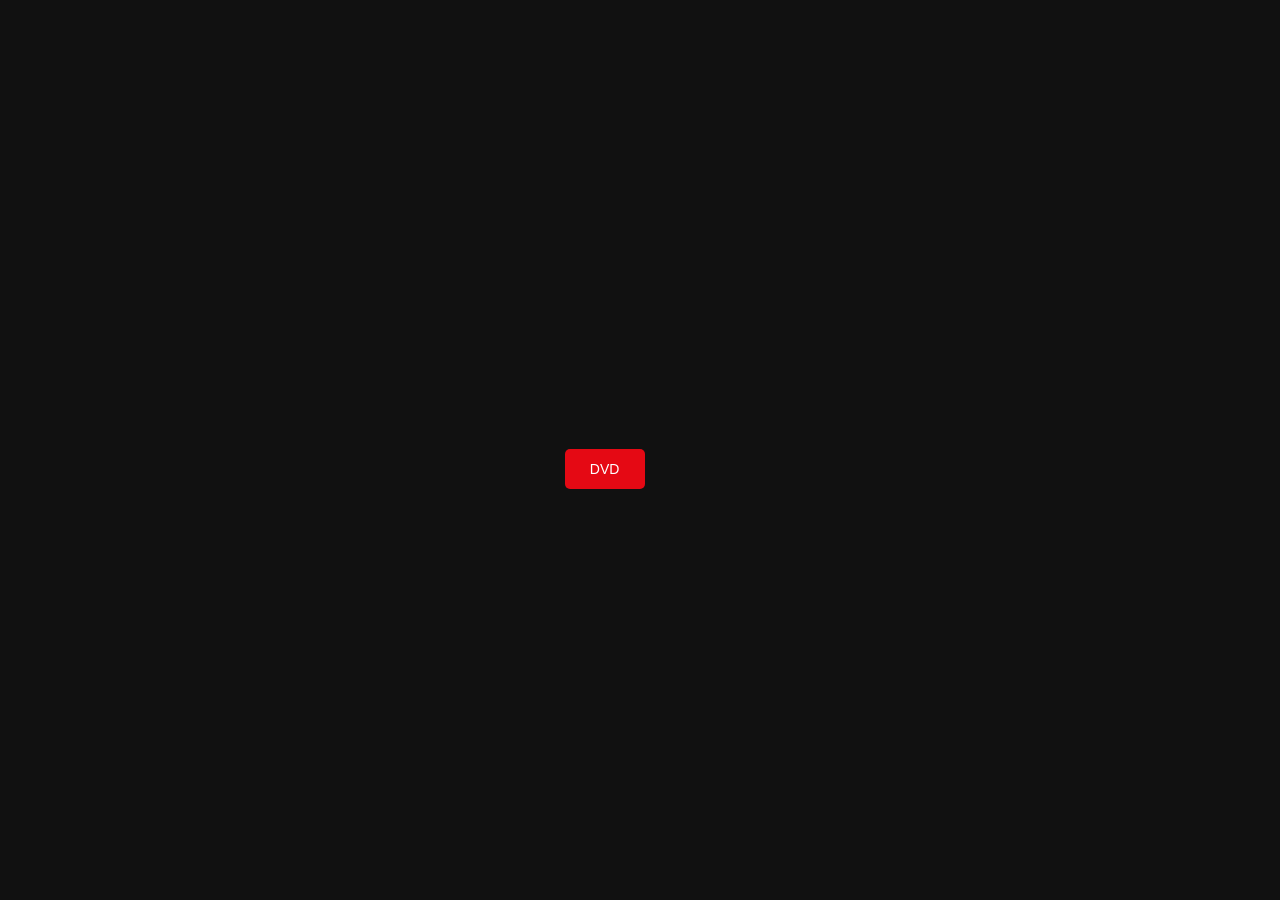
==== index.html @ cdba8953 "Update index.html" ====
<!DOCTYPE html>
<html lang="en">
<head>
    <meta charset="UTF-8">
    <meta name="viewport" content="width=device-width, initial-scale=1.0">
    <title>Floating DVD Logo</title>

    <style>
        body {
            margin: 0;
            overflow: hidden;
            background-color: #111;
            display: flex;
            align-items: center;
            justify-content: center;
            height: 100vh;
        }

        #dvd-logo {
            position: absolute;
            width: 80px;
            height: 40px;
            background-color: #e50914;
            border-radius: 5px;
            display: flex;
            align-items: center;
            justify-content: center;
            font-family: Arial, sans-serif;
            color: white;
            font-size: 14px;
            cursor: pointer;
            user-select: none;
        }
    </style>
</head>
<body>

    <div id="dvd-logo">DVD</div>

    <script>
        const dvdLogo = document.getElementById('dvd-logo');

        // Initial position and speed
        let x = Math.random() * (window.innerWidth - dvdLogo.clientWidth);
        let y = Math.random() * (window.innerHeight - dvdLogo.clientHeight);
        let speedX = (Math.random() > 0.1 ? 1 : -1) * (2 + Math.random() * 2);
        let speedY = (Math.random() > 0.1 ? 1 : -1) * (2 + Math.random() * 2);

        function moveDVDLogo() {
            x += speedX;
            y += speedY;

            // Bounce off the horizontal walls
            if (x + dvdLogo.clientWidth > window.innerWidth || x < 0) {
                speedX = -speedX;
            }

            // Bounce off the vertical walls
            if (y + dvdLogo.clientHeight > window.innerHeight || y < 0) {
                speedY = -speedY;
            }

            // Update the position
            dvdLogo.style.left = `${x}px`;
            dvdLogo.style.top = `${y}px`;

            // Request the next animation frame
            requestAnimationFrame(moveDVDLogo);
        }

        // Start the animation
        moveDVDLogo();

        // Optional: Add a click event to stop the animation
        dvdLogo.addEventListener('click', () => {
            cancelAnimationFrame(moveDVDLogo);
        });
    </script>

</body>
</html>
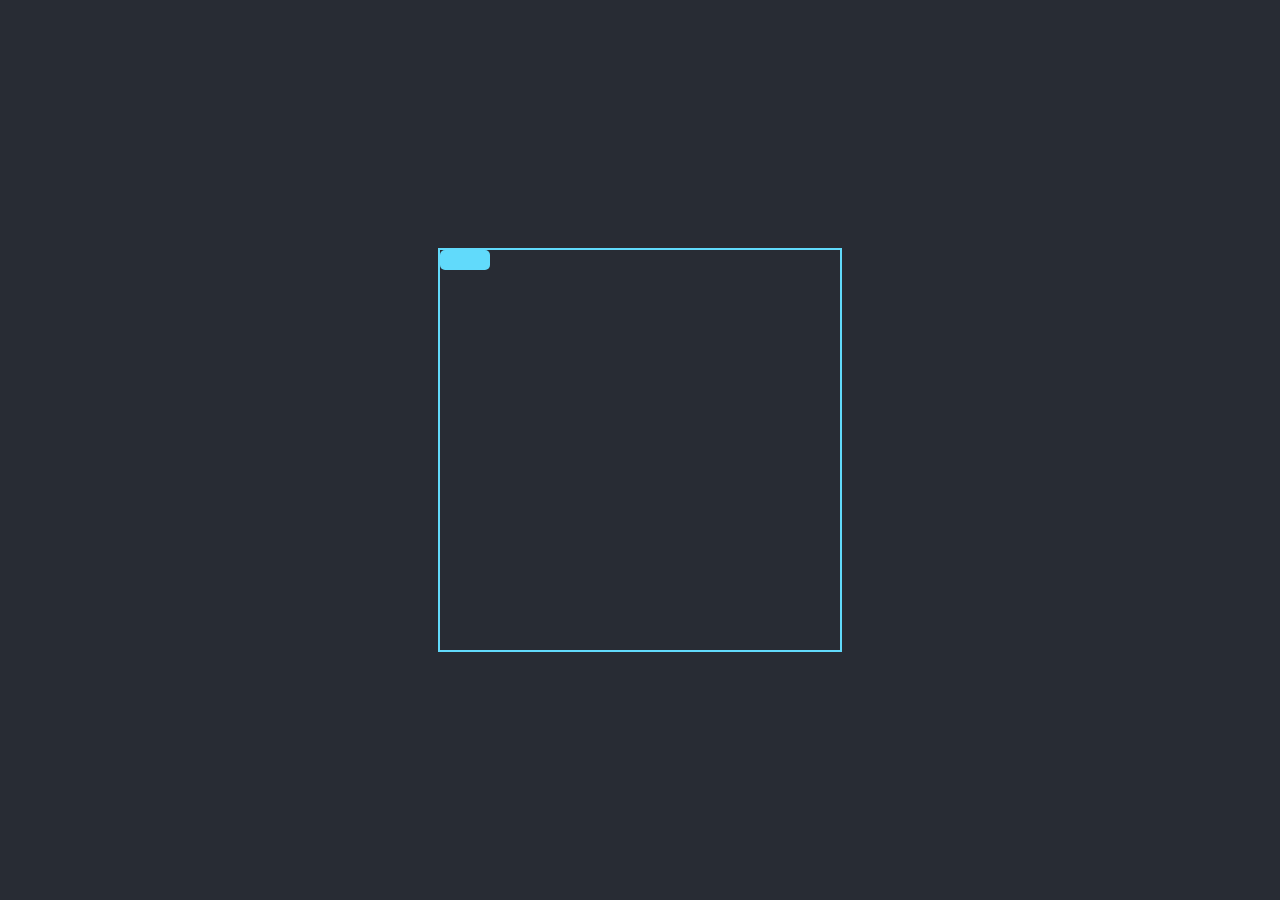
==== commit 4ff57de3: "Update index.html" ====
--- a/index.html
+++ b/index.html
@@ -3,78 +3,127 @@
 <head>
     <meta charset="UTF-8">
     <meta name="viewport" content="width=device-width, initial-scale=1.0">
-    <title>Floating DVD Logo</title>
+    <title>Arkanoid Game</title>
 
     <style>
         body {
             margin: 0;
-            overflow: hidden;
-            background-color: #111;
             display: flex;
             align-items: center;
             justify-content: center;
             height: 100vh;
+            background-color: #282c34;
         }
 
-        #dvd-logo {
+        .game-container {
+            position: relative;
+            width: 400px;
+            height: 400px;
+            border: 2px solid #61dafb;
+            overflow: hidden;
+        }
+
+        .ball, .paddle, .brick {
             position: absolute;
-            width: 80px;
-            height: 40px;
+            background-color: #61dafb;
+            width: 50px;
+            height: 20px;
+            border-radius: 5px;
+        }
+
+        .ball {
+            width: 20px;
+            height: 20px;
             background-color: #e50914;
-            border-radius: 5px;
+        }
+
+        .brick-row {
             display: flex;
-            align-items: center;
-            justify-content: center;
-            font-family: Arial, sans-serif;
-            color: white;
-            font-size: 14px;
-            cursor: pointer;
-            user-select: none;
+            flex-wrap: wrap;
+        }
+
+        .brick {
+            margin: 5px;
         }
     </style>
 </head>
 <body>
 
-    <div id="dvd-logo">DVD</div>
+    <div class="game-container">
+        <div class="ball"></div>
+        <div class="paddle"></div>
+        <div class="brick-row">
+            <!-- Add multiple brick elements here -->
+        </div>
+    </div>
 
     <script>
-        const dvdLogo = document.getElementById('dvd-logo');
+        const ball = document.querySelector('.ball');
+        const paddle = document.querySelector('.paddle');
+        const bricks = document.querySelectorAll('.brick');
+        const gameContainer = document.querySelector('.game-container');
 
-        // Initial position and speed
-        let x = Math.random() * (window.innerWidth - dvdLogo.clientWidth);
-        let y = Math.random() * (window.innerHeight - dvdLogo.clientHeight);
-        let speedX = (Math.random() > 0.1 ? 1 : -1) * (2 + Math.random() * 2);
-        let speedY = (Math.random() > 0.1 ? 1 : -1) * (2 + Math.random() * 2);
+        let ballX = 200;
+        let ballY = 300;
+        let ballSpeedX = 5;
+        let ballSpeedY = 5;
 
-        function moveDVDLogo() {
-            x += speedX;
-            y += speedY;
+        function update() {
+            ballX += ballSpeedX;
+            ballY += ballSpeedY;
 
-            // Bounce off the horizontal walls
-            if (x + dvdLogo.clientWidth > window.innerWidth || x < 0) {
-                speedX = -speedX;
+            // Ball bouncing off walls
+            if (ballX > gameContainer.clientWidth - ball.clientWidth || ballX < 0) {
+                ballSpeedX = -ballSpeedX;
+            }
+            if (ballY < 0) {
+                ballSpeedY = -ballSpeedY;
             }
 
-            // Bounce off the vertical walls
-            if (y + dvdLogo.clientHeight > window.innerHeight || y < 0) {
-                speedY = -speedY;
+            // Ball hitting the paddle
+            if (
+                ballY + ball.clientHeight > paddle.offsetTop &&
+                ballX + ball.clientWidth > paddle.offsetLeft &&
+                ballX < paddle.offsetLeft + paddle.clientWidth
+            ) {
+                ballSpeedY = -ballSpeedY;
             }
 
-            // Update the position
-            dvdLogo.style.left = `${x}px`;
-            dvdLogo.style.top = `${y}px`;
+            // Ball hitting the bricks
+            bricks.forEach((brick) => {
+                if (
+                    ballY < brick.offsetTop + brick.clientHeight &&
+                    ballY + ball.clientHeight > brick.offsetTop &&
+                    ballX + ball.clientWidth > brick.offsetLeft &&
+                    ballX < brick.offsetLeft + brick.clientWidth
+                ) {
+                    ballSpeedY = -ballSpeedY;
+                    brick.style.display = 'none'; // Remove the brick
+                }
+            });
 
-            // Request the next animation frame
-            requestAnimationFrame(moveDVDLogo);
+            // Game over if the ball goes below the paddle
+            if (ballY > gameContainer.clientHeight) {
+                alert('Game Over!');
+                document.location.reload();
+            }
+
+            // Move the ball
+            ball.style.left = ballX + 'px';
+            ball.style.top = ballY + 'px';
+
+            requestAnimationFrame(update);
         }
 
-        // Start the animation
-        moveDVDLogo();
+        document.addEventListener('keydown', (event) => {
+            if (event.key === 'ArrowLeft' && paddle.offsetLeft > 0) {
+                paddle.style.left = paddle.offsetLeft - 10 + 'px';
+            } else if (event.key === 'ArrowRight' && paddle.offsetLeft < gameContainer.clientWidth - paddle.clientWidth) {
+                paddle.style.left = paddle.offsetLeft + 10 + 'px';
+            }
+        });
 
-        // Optional: Add a click event to stop the animation
-        dvdLogo.addEventListener('click', () => {
-            cancelAnimationFrame(moveDVDLogo);
-        });
+        update();
     </script>
 
 </body>
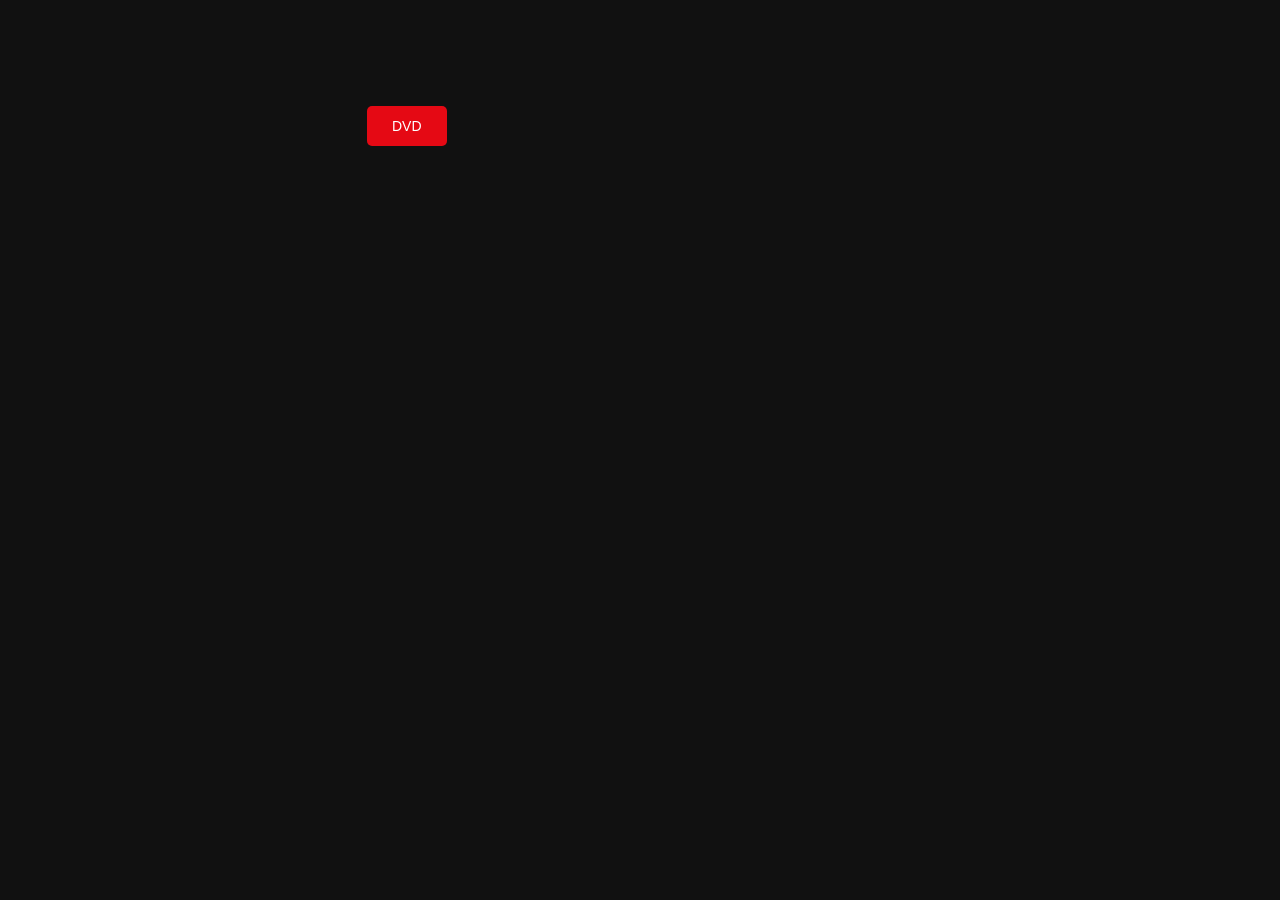
==== commit cd2a32f0: "Update index.html" ====
--- a/index.html
+++ b/index.html
@@ -3,127 +3,78 @@
 <head>
     <meta charset="UTF-8">
     <meta name="viewport" content="width=device-width, initial-scale=1.0">
-    <title>Arkanoid Game</title>
+    <title>Floating DVD Logo</title>
 
     <style>
         body {
             margin: 0;
+            overflow: hidden;
+            background-color: #111;
             display: flex;
             align-items: center;
             justify-content: center;
             height: 100vh;
-            background-color: #282c34;
         }
 
-        .game-container {
-            position: relative;
-            width: 400px;
-            height: 400px;
-            border: 2px solid #61dafb;
-            overflow: hidden;
-        }
-
-        .ball, .paddle, .brick {
+        #dvd-logo {
             position: absolute;
-            background-color: #61dafb;
-            width: 50px;
-            height: 20px;
+            width: 80px;
+            height: 40px;
+            background-color: #e50914;
             border-radius: 5px;
-        }
-
-        .ball {
-            width: 20px;
-            height: 20px;
-            background-color: #e50914;
-        }
-
-        .brick-row {
             display: flex;
-            flex-wrap: wrap;
-        }
-
-        .brick {
-            margin: 5px;
+            align-items: center;
+            justify-content: center;
+            font-family: Arial, sans-serif;
+            color: white;
+            font-size: 14px;
+            cursor: pointer;
+            user-select: none;
         }
     </style>
 </head>
 <body>
 
-    <div class="game-container">
-        <div class="ball"></div>
-        <div class="paddle"></div>
-        <div class="brick-row">
-            <!-- Add multiple brick elements here -->
-        </div>
-    </div>
+    <div id="dvd-logo">DVD</div>
 
     <script>
-        const ball = document.querySelector('.ball');
-        const paddle = document.querySelector('.paddle');
-        const bricks = document.querySelectorAll('.brick');
-        const gameContainer = document.querySelector('.game-container');
+        const dvdLogo = document.getElementById('dvd-logo');
 
-        let ballX = 200;
-        let ballY = 300;
-        let ballSpeedX = 5;
-        let ballSpeedY = 5;
+        // Initial position and speed
+        let x = Math.random() * (window.innerWidth - dvdLogo.clientWidth);
+        let y = Math.random() * (window.innerHeight - dvdLogo.clientHeight);
+        let speedX = (Math.random() > 0.5 ? 1 : -1) * (2 + Math.random() * 2);
+        let speedY = (Math.random() > 0.5 ? 1 : -1) * (2 + Math.random() * 2);
 
-        function update() {
-            ballX += ballSpeedX;
-            ballY += ballSpeedY;
+        function moveDVDLogo() {
+            x += speedX;
+            y += speedY;
 
-            // Ball bouncing off walls
-            if (ballX > gameContainer.clientWidth - ball.clientWidth || ballX < 0) {
-                ballSpeedX = -ballSpeedX;
-            }
-            if (ballY < 0) {
-                ballSpeedY = -ballSpeedY;
+            // Bounce off the horizontal walls
+            if (x + dvdLogo.clientWidth > window.innerWidth || x < 0) {
+                speedX = -speedX;
             }
 
-            // Ball hitting the paddle
-            if (
-                ballY + ball.clientHeight > paddle.offsetTop &&
-                ballX + ball.clientWidth > paddle.offsetLeft &&
-                ballX < paddle.offsetLeft + paddle.clientWidth
-            ) {
-                ballSpeedY = -ballSpeedY;
+            // Bounce off the vertical walls
+            if (y + dvdLogo.clientHeight > window.innerHeight || y < 0) {
+                speedY = -speedY;
             }
 
-            // Ball hitting the bricks
-            bricks.forEach((brick) => {
-                if (
-                    ballY < brick.offsetTop + brick.clientHeight &&
-                    ballY + ball.clientHeight > brick.offsetTop &&
-                    ballX + ball.clientWidth > brick.offsetLeft &&
-                    ballX < brick.offsetLeft + brick.clientWidth
-                ) {
-                    ballSpeedY = -ballSpeedY;
-                    brick.style.display = 'none'; // Remove the brick
-                }
-            });
+            // Update the position
+            dvdLogo.style.left = `${x}px`;
+            dvdLogo.style.top = `${y}px`;
 
-            // Game over if the ball goes below the paddle
-            if (ballY > gameContainer.clientHeight) {
-                alert('Game Over!');
-                document.location.reload();
-            }
-
-            // Move the ball
-            ball.style.left = ballX + 'px';
-            ball.style.top = ballY + 'px';
-
-            requestAnimationFrame(update);
+            // Request the next animation frame
+            requestAnimationFrame(moveDVDLogo);
         }
 
-        document.addEventListener('keydown', (event) => {
-            if (event.key === 'ArrowLeft' && paddle.offsetLeft > 0) {
-                paddle.style.left = paddle.offsetLeft - 10 + 'px';
-            } else if (event.key === 'ArrowRight' && paddle.offsetLeft < gameContainer.clientWidth - paddle.clientWidth) {
-                paddle.style.left = paddle.offsetLeft + 10 + 'px';
-            }
+        // Start the animation
+        moveDVDLogo();
+
+        // Optional: Add a click event to stop the animation
+        dvdLogo.addEventListener('click', () => {
+            cancelAnimationFrame(moveDVDLogo);
         });
-
-        update();
     </script>
 
 </body>
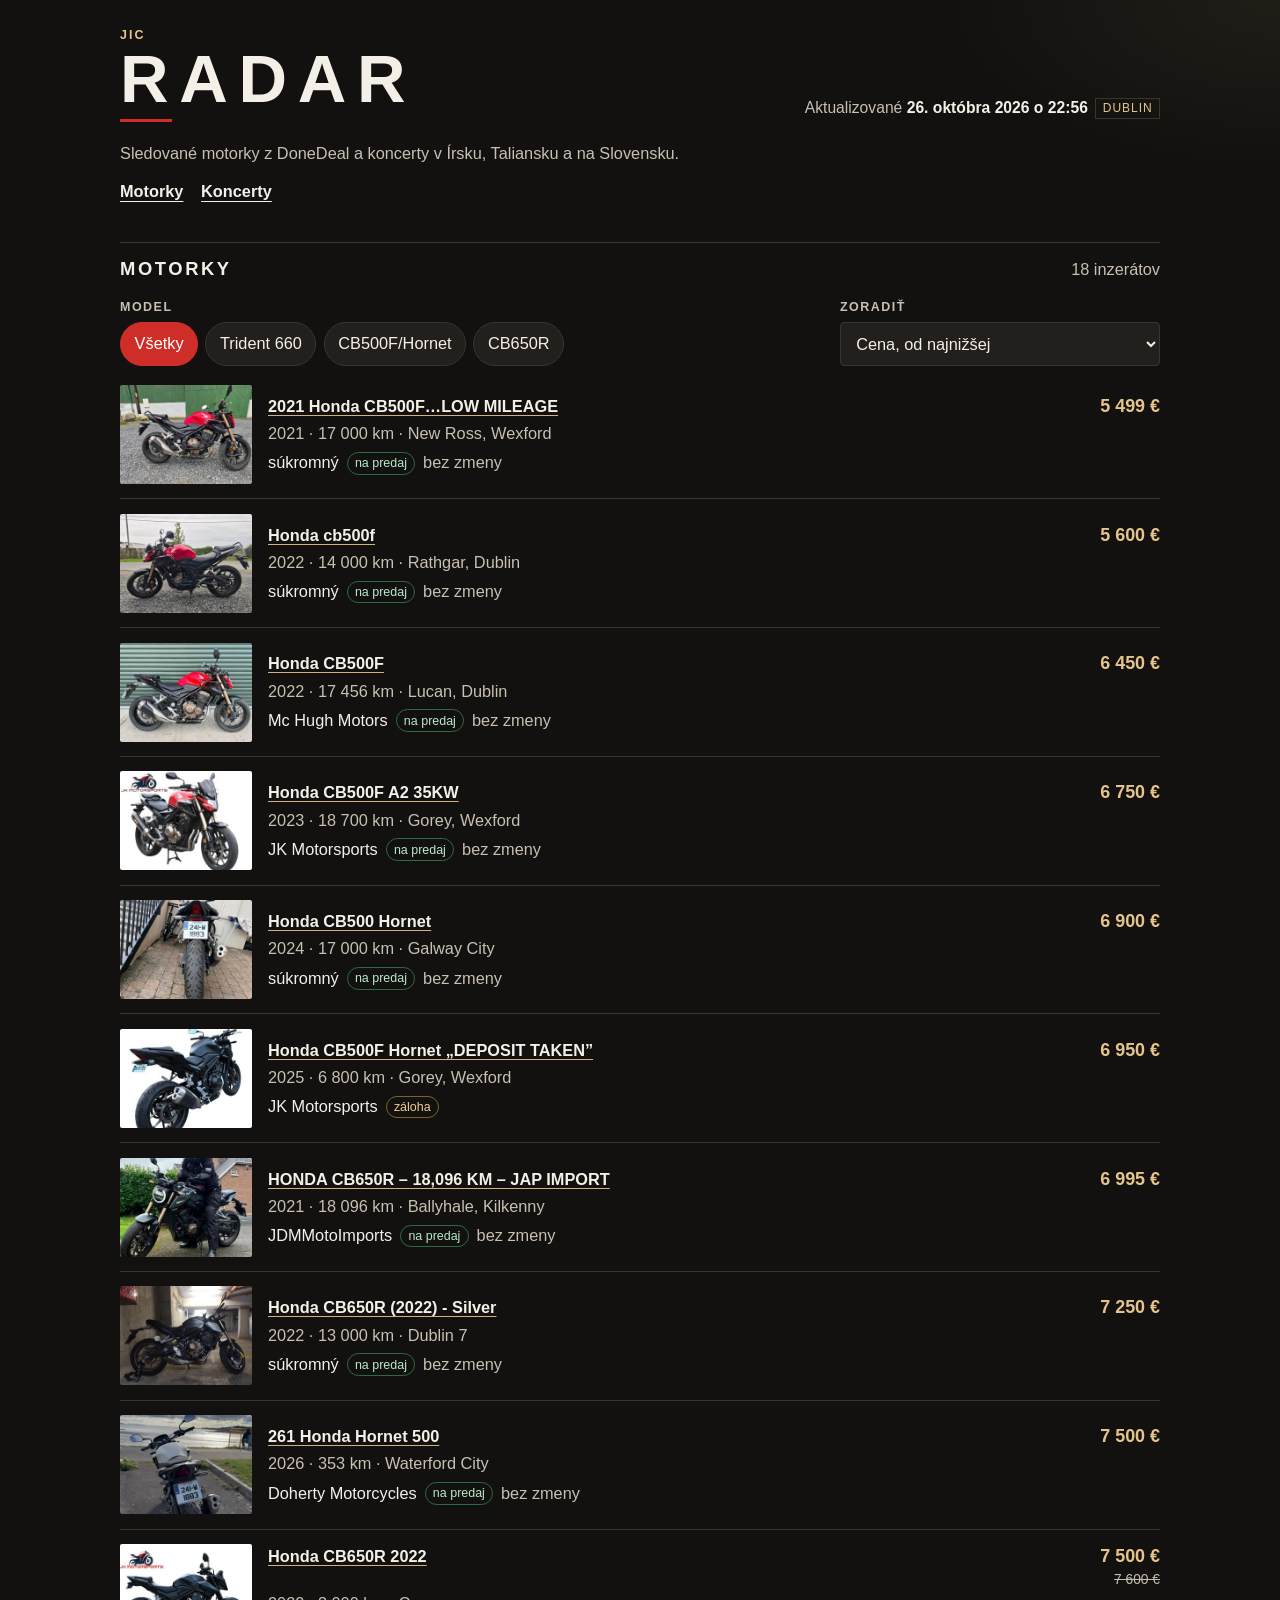
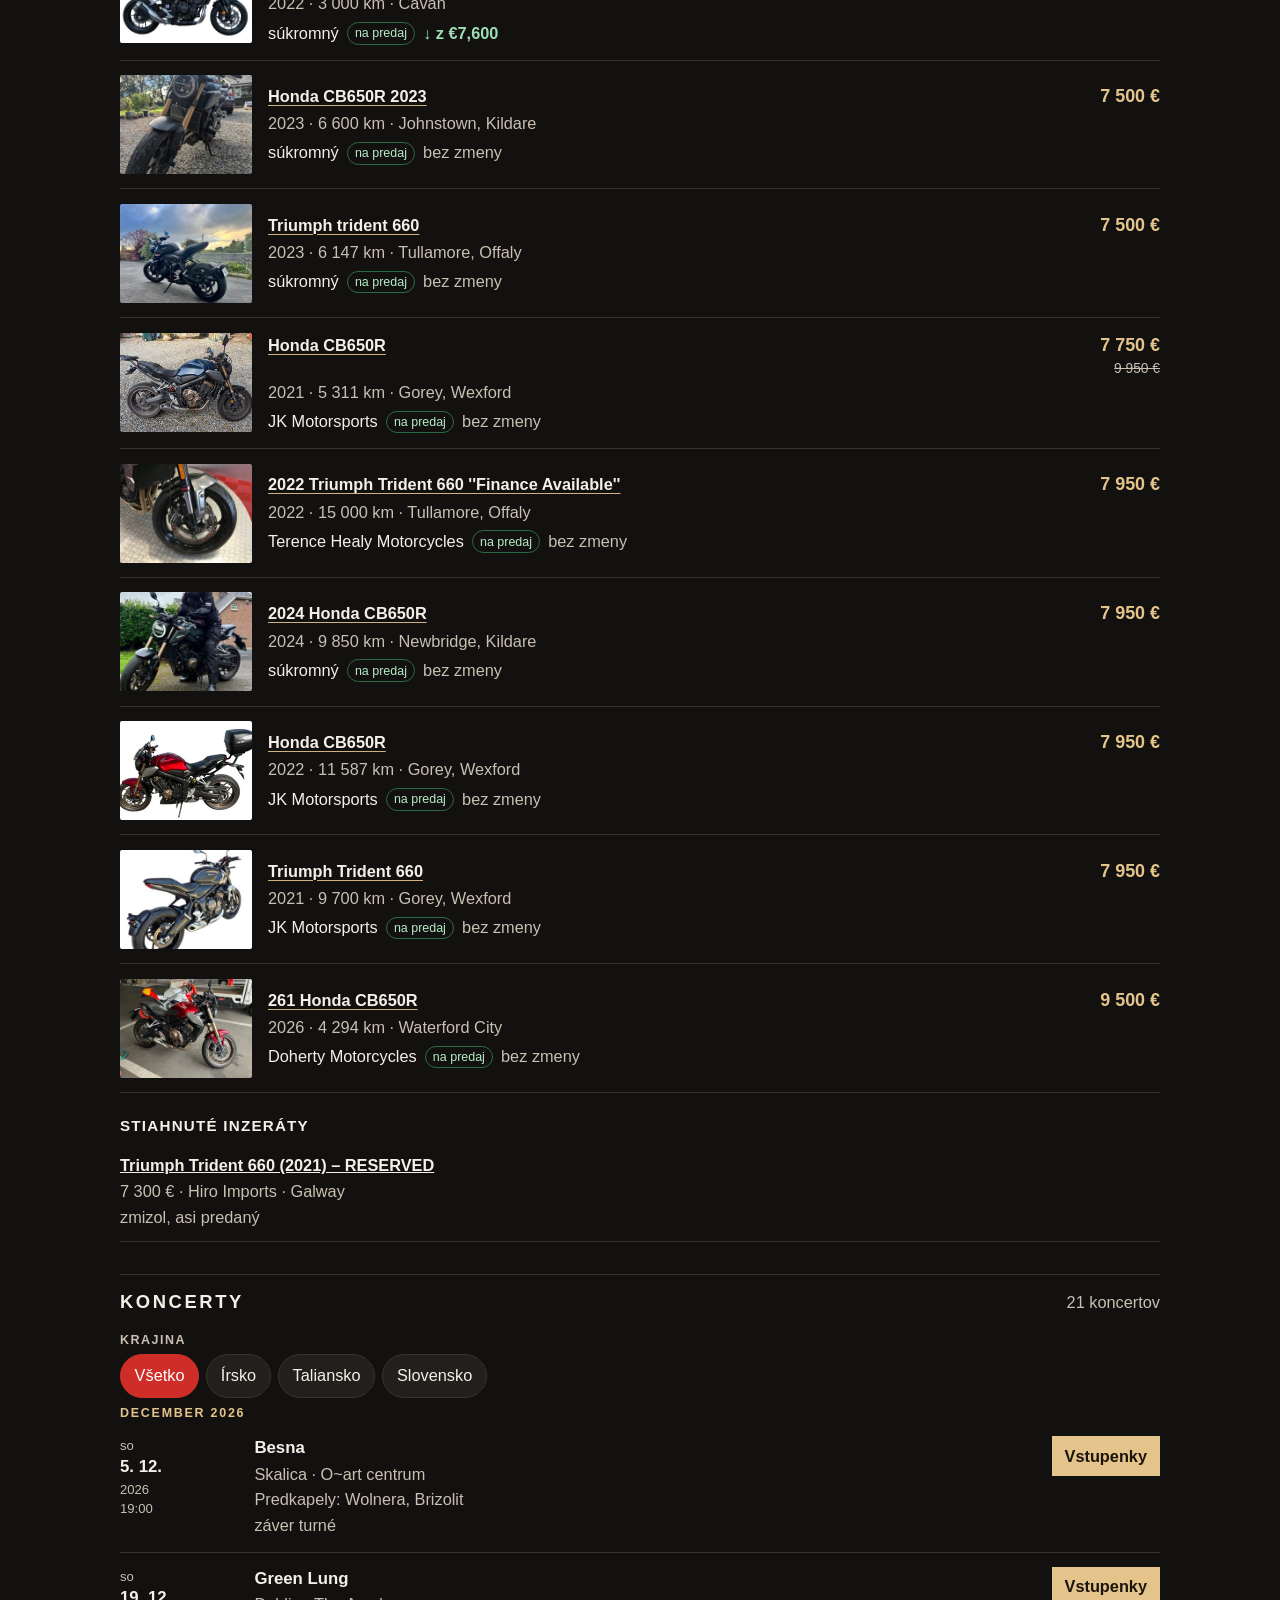
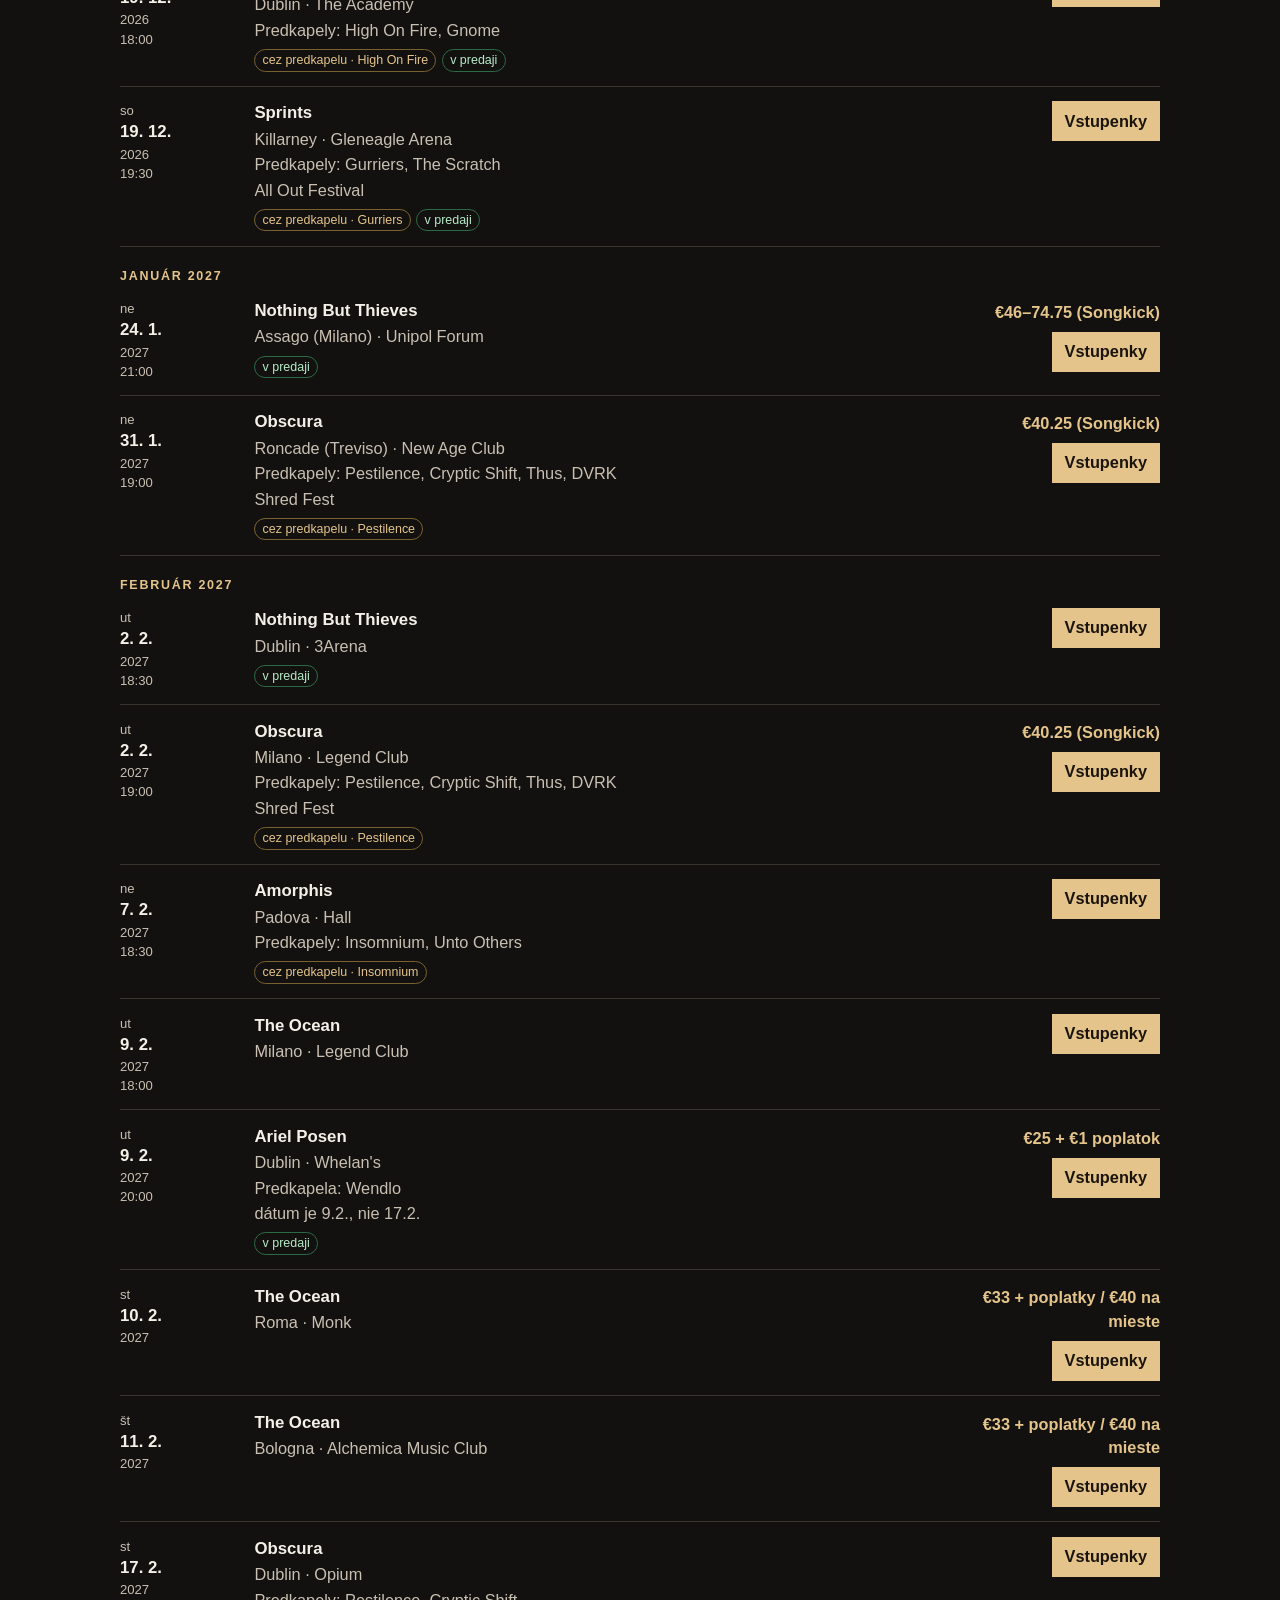
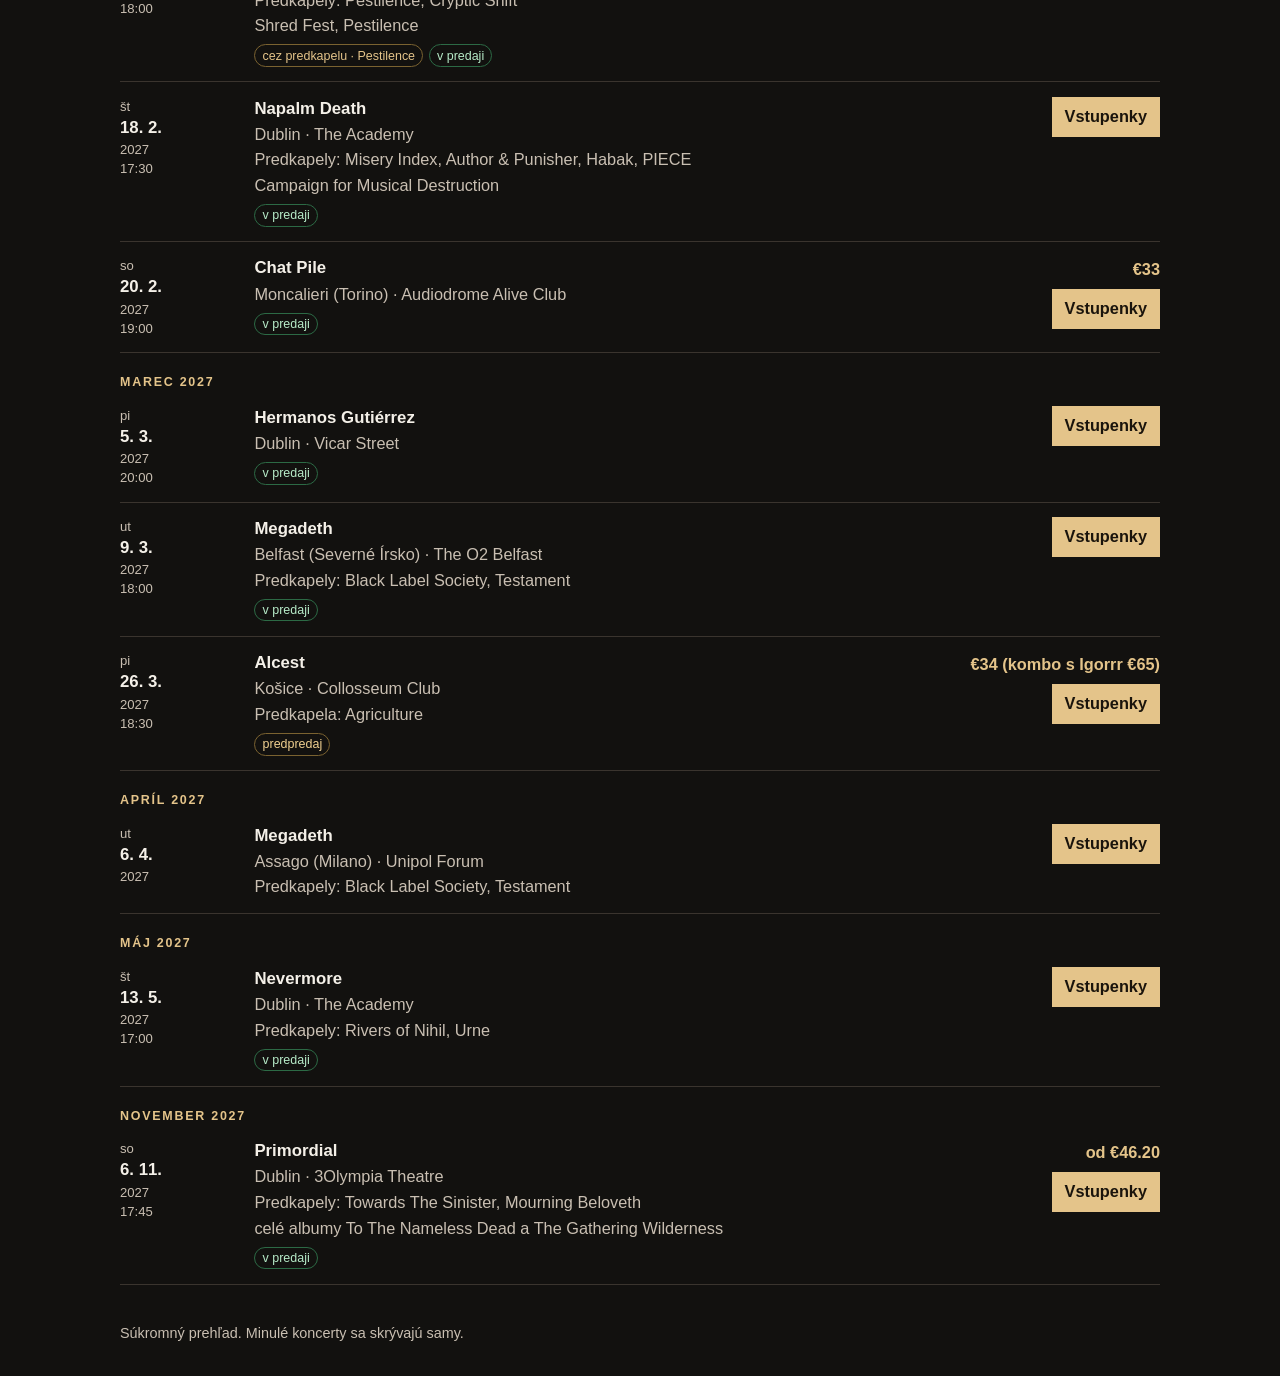
==== commit 0b56babc: "Add Radar, a static page for bikes and concerts. The page loads data/data.json so a daily update onl" ====
--- a/index.html
+++ b/index.html
@@ -1,81 +1,98 @@
 <!DOCTYPE html>
-<html lang="en">
+<html lang="sk">
 <head>
-    <meta charset="UTF-8">
-    <meta name="viewport" content="width=device-width, initial-scale=1.0">
-    <title>Floating DVD Logo</title>
-
-    <style>
-        body {
-            margin: 0;
-            overflow: hidden;
-            background-color: #111;
-            display: flex;
-            align-items: center;
-            justify-content: center;
-            height: 100vh;
-        }
-
-        #dvd-logo {
-            position: absolute;
-            width: 80px;
-            height: 40px;
-            background-color: #e50914;
-            border-radius: 5px;
-            display: flex;
-            align-items: center;
-            justify-content: center;
-            font-family: Arial, sans-serif;
-            color: white;
-            font-size: 14px;
-            cursor: pointer;
-            user-select: none;
-        }
-    </style>
+  <meta charset="utf-8">
+  <meta name="viewport" content="width=device-width, initial-scale=1">
+  <meta name="color-scheme" content="dark">
+  <meta name="theme-color" content="#12110f">
+  <title>Radar</title>
+  <meta name="description" content="Sledované motorky z DoneDeal a koncerty v Írsku, Taliansku a na Slovensku.">
+  <link rel="icon" href="favicon.svg" type="image/svg+xml">
+  <link rel="stylesheet" href="css/style.css">
 </head>
 <body>
+  <header class="site-header">
+    <div class="wrap">
+      <p class="eyebrow">Jic</p>
+      <div class="title-row">
+        <h1>Radar</h1>
+        <p class="updated">Aktualizované <time id="updated">načítavam…</time> <span class="tz">Dublin</span></p>
+      </div>
+      <p class="lede">Sledované motorky z DoneDeal a koncerty v Írsku, Taliansku a na Slovensku.</p>
+      <nav class="jump" aria-label="Sekcie">
+        <a href="#motorky">Motorky</a>
+        <a href="#koncerty">Koncerty</a>
+      </nav>
+    </div>
+  </header>
 
-    <div id="dvd-logo">DVD</div>
+  <main class="wrap">
+    <section id="motorky" aria-labelledby="motorky-title">
+      <div class="section-head">
+        <h2 id="motorky-title">Motorky</h2>
+        <p id="bike-count" class="count" aria-live="polite"></p>
+      </div>
 
-    <script>
-        const dvdLogo = document.getElementById('dvd-logo');
+      <div class="toolbar">
+        <div class="control">
+          <p class="control-label" id="model-label">Model</p>
+          <div class="filters" role="group" aria-labelledby="model-label">
+            <button type="button" class="chip" data-model="all" aria-pressed="true">Všetky</button>
+            <button type="button" class="chip" data-model="trident" aria-pressed="false">Trident 660</button>
+            <button type="button" class="chip" data-model="cb500" aria-pressed="false">CB500F/Hornet</button>
+            <button type="button" class="chip" data-model="cb650r" aria-pressed="false">CB650R</button>
+          </div>
+        </div>
+        <label class="sort">
+          <span>Zoradiť</span>
+          <select id="bike-sort">
+            <option value="price-asc">Cena, od najnižšej</option>
+            <option value="price-desc">Cena, od najvyššej</option>
+            <option value="km-asc">Kilometre, od najnižších</option>
+            <option value="km-desc">Kilometre, od najvyšších</option>
+          </select>
+        </label>
+      </div>
 
-        // Initial position and speed
-        let x = Math.random() * (window.innerWidth - dvdLogo.clientWidth);
-        let y = Math.random() * (window.innerHeight - dvdLogo.clientHeight);
-        let speedX = (Math.random() > 0.5 ? 1 : -1) * (2 + Math.random() * 2);
-        let speedY = (Math.random() > 0.5 ? 1 : -1) * (2 + Math.random() * 2);
+      <div id="bike-list" class="bike-list">
+        <p class="empty">Načítavam…</p>
+      </div>
+      <div id="bike-gone"></div>
+    </section>
 
-        function moveDVDLogo() {
-            x += speedX;
-            y += speedY;
+    <section id="koncerty" aria-labelledby="koncerty-title">
+      <div class="section-head">
+        <h2 id="koncerty-title">Koncerty</h2>
+        <p id="gig-count" class="count" aria-live="polite"></p>
+      </div>
 
-            // Bounce off the horizontal walls
-            if (x + dvdLogo.clientWidth > window.innerWidth || x < 0) {
-                speedX = -speedX;
-            }
+      <div class="toolbar">
+        <div class="control">
+          <p class="control-label" id="region-label">Krajina</p>
+          <div class="filters" role="group" aria-labelledby="region-label">
+            <button type="button" class="chip" data-region="all" aria-pressed="true">Všetko</button>
+            <button type="button" class="chip" data-region="IE" aria-pressed="false">Írsko</button>
+            <button type="button" class="chip" data-region="IT" aria-pressed="false">Taliansko</button>
+            <button type="button" class="chip" data-region="SK" aria-pressed="false">Slovensko</button>
+          </div>
+        </div>
+      </div>
 
-            // Bounce off the vertical walls
-            if (y + dvdLogo.clientHeight > window.innerHeight || y < 0) {
-                speedY = -speedY;
-            }
+      <div id="gig-list" class="gig-list">
+        <p class="empty">Načítavam…</p>
+      </div>
+    </section>
+  </main>
 
-            // Update the position
-            dvdLogo.style.left = `${x}px`;
-            dvdLogo.style.top = `${y}px`;
+  <footer class="site-footer">
+    <div class="wrap">
+      <p>Súkromný prehľad. Minulé koncerty sa skrývajú samy.</p>
+    </div>
+  </footer>
 
-            // Request the next animation frame
-            requestAnimationFrame(moveDVDLogo);
-        }
-
-        // Start the animation
-        moveDVDLogo();
-
-        // Optional: Add a click event to stop the animation
-        dvdLogo.addEventListener('click', () => {
-            cancelAnimationFrame(moveDVDLogo);
-        });
-    </script>
-
+  <noscript>
+    <p class="noscript">Radar potrebuje JavaScript, aby načítal dáta.</p>
+  </noscript>
+  <script src="js/app.js"></script>
 </body>
 </html>
--- a/css/style.css
+++ b/css/style.css
@@ -0,0 +1,589 @@
+:root {
+  --bg: #12110f;
+  --text: #f4f0e8;
+  --muted: #c9bfb2;
+  --line: #3a342e;
+  --accent: #cf2e28;
+  --brass: #e4c48a;
+  --drop: #9ddeb4;
+  --hold: #f0d090;
+  --sale: #b7ebc8;
+  --sold: #f3b7b3;
+  --chip: #221f1c;
+  --focus: #f0c2a4;
+  color-scheme: dark;
+}
+
+*,
+*::before,
+*::after {
+  box-sizing: border-box;
+}
+
+html {
+  scroll-padding-top: 16px;
+}
+
+body {
+  margin: 0;
+  min-height: 100vh;
+  background-color: var(--bg);
+  background-image:
+    radial-gradient(880px 420px at 0% -8%, rgba(226, 59, 50, 0.18), transparent 58%),
+    radial-gradient(640px 320px at 100% 0%, rgba(228, 196, 138, 0.07), transparent 52%);
+  color: var(--text);
+  font-family: "Segoe UI", "Helvetica Neue", "Liberation Sans", sans-serif;
+  font-size: 1.02rem;
+  line-height: 1.45;
+}
+
+.wrap {
+  width: min(1040px, calc(100% - 2rem));
+  margin-inline: auto;
+}
+
+.site-header {
+  padding: 1.6rem 0 0.4rem;
+}
+
+.eyebrow {
+  margin: 0 0 0.35rem;
+  color: var(--brass);
+  font-size: 0.78rem;
+  font-weight: 700;
+  letter-spacing: 0.16em;
+  text-transform: uppercase;
+}
+
+.title-row {
+  display: flex;
+  flex-direction: column;
+  gap: 0.35rem;
+}
+
+h1 {
+  margin: 0;
+  font-size: clamp(2.5rem, 12vw, 4.2rem);
+  font-weight: 750;
+  letter-spacing: 0.16em;
+  line-height: 0.9;
+  text-transform: uppercase;
+}
+
+h1::after {
+  content: "";
+  display: block;
+  width: 3.25rem;
+  height: 3px;
+  margin-top: 0.55rem;
+  background: var(--accent);
+}
+
+.updated {
+  margin: 0;
+  color: var(--muted);
+  font-size: 0.98rem;
+}
+
+.updated time {
+  color: var(--text);
+  font-weight: 650;
+}
+
+.tz {
+  display: inline-block;
+  margin-left: 0.2rem;
+  padding: 0.05rem 0.4rem;
+  border: 1px solid var(--line);
+  color: var(--brass);
+  font-size: 0.75rem;
+  letter-spacing: 0.08em;
+  text-transform: uppercase;
+  vertical-align: 0.1em;
+}
+
+.lede {
+  max-width: 38rem;
+  margin: 0.9rem 0 0;
+  color: var(--muted);
+}
+
+.jump {
+  display: flex;
+  gap: 1.1rem;
+  margin-top: 0.9rem;
+}
+
+.jump a {
+  color: var(--text);
+  font-weight: 700;
+  text-underline-offset: 0.22em;
+}
+
+main {
+  padding-bottom: 2rem;
+}
+
+section {
+  margin-top: 2rem;
+}
+
+.section-head {
+  display: flex;
+  flex-wrap: wrap;
+  align-items: baseline;
+  justify-content: space-between;
+  gap: 0.35rem 1rem;
+  padding-top: 0.85rem;
+  border-top: 1px solid var(--line);
+}
+
+h2 {
+  margin: 0;
+  font-size: 1.15rem;
+  font-weight: 750;
+  letter-spacing: 0.14em;
+  text-transform: uppercase;
+}
+
+h3 {
+  margin: 0;
+}
+
+.count {
+  margin: 0;
+  color: var(--muted);
+  font-variant-numeric: tabular-nums;
+}
+
+.toolbar {
+  display: flex;
+  flex-wrap: wrap;
+  align-items: flex-end;
+  justify-content: space-between;
+  gap: 0.9rem 1.2rem;
+  margin: 0.95rem 0 0.3rem;
+}
+
+.control-label,
+.sort span {
+  margin: 0 0 0.35rem;
+  color: var(--muted);
+  font-size: 0.78rem;
+  font-weight: 700;
+  letter-spacing: 0.12em;
+  text-transform: uppercase;
+}
+
+.filters {
+  display: flex;
+  flex-wrap: wrap;
+  gap: 0.45rem;
+}
+
+.chip,
+.sort select,
+a.ticket {
+  font: inherit;
+}
+
+.chip {
+  min-height: 44px;
+  padding: 0.45rem 0.85rem;
+  border: 1px solid var(--line);
+  border-radius: 999px;
+  background: var(--chip);
+  color: var(--text);
+  cursor: pointer;
+}
+
+.chip[aria-pressed="true"] {
+  border-color: var(--accent);
+  background: var(--accent);
+  color: #fff;
+}
+
+.sort {
+  display: flex;
+  flex: 1 1 14rem;
+  flex-direction: column;
+  max-width: 100%;
+}
+
+.sort select {
+  min-height: 44px;
+  width: 100%;
+  padding: 0.45rem 0.7rem;
+  border: 1px solid var(--line);
+  border-radius: 4px;
+  background: var(--chip);
+  color: var(--text);
+}
+
+.bike,
+.gig {
+  padding: 0.9rem 0;
+  border-bottom: 1px solid var(--line);
+}
+
+.bike {
+  display: grid;
+  grid-template-columns: 5.5rem minmax(0, 1fr);
+  gap: 0.35rem 0.75rem;
+  align-items: start;
+}
+
+.photo {
+  display: block;
+  align-self: start;
+  width: 5.5rem;
+  aspect-ratio: 4 / 3;
+  overflow: hidden;
+  border-radius: 2px;
+  background: #221f1c;
+}
+
+.photo img {
+  display: block;
+  width: 100%;
+  height: 100%;
+  object-fit: cover;
+}
+
+.photo.is-missing {
+  display: flex;
+  align-items: center;
+  justify-content: center;
+  color: var(--muted);
+  font-size: 0.72rem;
+  text-align: center;
+  text-decoration: none;
+}
+
+.bike-top {
+  display: flex;
+  flex-wrap: wrap;
+  align-items: baseline;
+  justify-content: space-between;
+  gap: 0.2rem 0.8rem;
+}
+
+.bike-title {
+  color: var(--text);
+  font-weight: 750;
+  text-decoration-color: rgba(228, 196, 138, 0.9);
+  text-decoration-thickness: 1px;
+  text-underline-offset: 0.18em;
+  overflow-wrap: anywhere;
+}
+
+.bike-title:hover {
+  color: var(--brass);
+}
+
+.bike-price {
+  text-align: left;
+  font-variant-numeric: tabular-nums;
+}
+
+.now,
+.was,
+.meta,
+.sub,
+.change,
+.seller {
+  margin: 0;
+}
+
+.now {
+  color: var(--brass);
+  font-size: 1.12rem;
+  font-weight: 750;
+}
+
+.was {
+  color: var(--muted);
+  font-size: 0.86rem;
+}
+
+.meta,
+.sub,
+.support,
+.note,
+.where,
+.seller {
+  color: var(--muted);
+}
+
+.meta {
+  margin-top: 0.15rem;
+}
+
+.sub {
+  display: flex;
+  flex-wrap: wrap;
+  align-items: center;
+  gap: 0.35rem 0.5rem;
+  margin-top: 0.35rem;
+}
+
+.seller {
+  color: var(--text);
+}
+
+.badge {
+  display: inline-block;
+  padding: 0.08rem 0.45rem;
+  border: 1px solid var(--line);
+  border-radius: 999px;
+  font-size: 0.78rem;
+  line-height: 1.45;
+}
+
+.badge-sale {
+  color: var(--sale);
+  border-color: #2c6a45;
+}
+
+.badge-hold {
+  color: var(--hold);
+  border-color: #7a6230;
+}
+
+.badge-sold {
+  color: var(--sold);
+  border-color: #7a3a36;
+}
+
+.badge-mark {
+  color: var(--brass);
+  border-color: #7a6230;
+}
+
+.change-drop {
+  color: var(--drop);
+  font-weight: 700;
+}
+
+.change-hold {
+  color: var(--hold);
+}
+
+.gone-block {
+  margin-top: 1.4rem;
+}
+
+.gone-block h3 {
+  margin-bottom: 0.35rem;
+  font-size: 0.95rem;
+  letter-spacing: 0.08em;
+  text-transform: uppercase;
+}
+
+.gone {
+  margin: 0;
+  padding: 0;
+  list-style: none;
+}
+
+.gone li {
+  padding: 0.7rem 0;
+  border-bottom: 1px solid var(--line);
+}
+
+.gone a {
+  color: var(--text);
+  font-weight: 700;
+  overflow-wrap: anywhere;
+}
+
+.gone p {
+  margin: 0.15rem 0 0;
+  color: var(--muted);
+}
+
+.month {
+  margin: 1.25rem 0 0;
+  color: var(--brass);
+  font-size: 0.78rem;
+  font-weight: 750;
+  letter-spacing: 0.14em;
+  text-transform: uppercase;
+}
+
+.month:first-child {
+  margin-top: 0.35rem;
+}
+
+.gig {
+  display: grid;
+  grid-template-columns: 4.5rem minmax(0, 1fr);
+  gap: 0.25rem 0.75rem;
+}
+
+.gig-date {
+  grid-row: 1 / span 2;
+  display: flex;
+  flex-direction: column;
+  font-variant-numeric: tabular-nums;
+}
+
+.gig-date .day {
+  font-size: 1.05rem;
+  font-weight: 750;
+}
+
+.gig-date .wd,
+.gig-date .year,
+.gig-date .time {
+  color: var(--muted);
+  font-size: 0.82rem;
+}
+
+.artist {
+  margin: 0;
+  font-size: 1.05rem;
+  font-weight: 750;
+  overflow-wrap: anywhere;
+}
+
+.where,
+.support,
+.note,
+.gig-price {
+  margin: 0.12rem 0 0;
+  overflow-wrap: anywhere;
+}
+
+.gig-tags {
+  display: flex;
+  flex-wrap: wrap;
+  gap: 0.35rem;
+  margin-top: 0.4rem;
+}
+
+.gig-side {
+  display: flex;
+  flex-wrap: wrap;
+  align-items: center;
+  gap: 0.45rem 0.7rem;
+}
+
+.gig-price {
+  color: var(--brass);
+  font-weight: 700;
+}
+
+a.ticket {
+  display: inline-flex;
+  align-items: center;
+  justify-content: center;
+  min-height: 40px;
+  padding: 0.3rem 0.75rem;
+  border: 1px solid var(--brass);
+  color: #1a140c;
+  background: var(--brass);
+  font-weight: 750;
+  text-decoration: none;
+}
+
+a.ticket:hover {
+  background: transparent;
+  color: var(--brass);
+}
+
+.empty,
+.error {
+  color: var(--muted);
+}
+
+.error {
+  color: var(--sold);
+}
+
+.site-footer {
+  padding: 0.4rem 0 2rem;
+  color: var(--muted);
+  font-size: 0.9rem;
+}
+
+.site-footer p {
+  margin: 0;
+}
+
+.noscript {
+  width: min(1040px, calc(100% - 2rem));
+  margin: 1rem auto;
+}
+
+.sr-only {
+  position: absolute;
+  width: 1px;
+  height: 1px;
+  padding: 0;
+  margin: -1px;
+  overflow: hidden;
+  clip: rect(0, 0, 0, 0);
+  white-space: nowrap;
+  border: 0;
+}
+
+:focus-visible {
+  outline: 2px solid var(--focus);
+  outline-offset: 2px;
+}
+
+@media (min-width: 720px) {
+  .title-row {
+    flex-direction: row;
+    align-items: flex-end;
+    justify-content: space-between;
+    gap: 1.5rem;
+  }
+
+  h1::after {
+    margin-bottom: 0.35rem;
+  }
+
+  .updated {
+    padding-bottom: 0.45rem;
+    text-align: right;
+  }
+
+  .bike {
+    grid-template-columns: 8.25rem minmax(0, 1fr);
+    gap: 0.4rem 1rem;
+    align-items: center;
+  }
+
+  .photo {
+    width: 8.25rem;
+  }
+
+  .bike-price {
+    text-align: right;
+  }
+
+  .gig {
+    grid-template-columns: 7.2rem minmax(0, 1fr) minmax(9rem, 14rem);
+    gap: 0.4rem 1.2rem;
+    align-items: start;
+  }
+
+  .gig-date {
+    grid-row: auto;
+  }
+
+  .gig-side {
+    flex-direction: column;
+    align-items: flex-end;
+    text-align: right;
+  }
+}
+
+@media (min-width: 960px) {
+  .sort {
+    flex-basis: 18rem;
+    max-width: 20rem;
+  }
+}
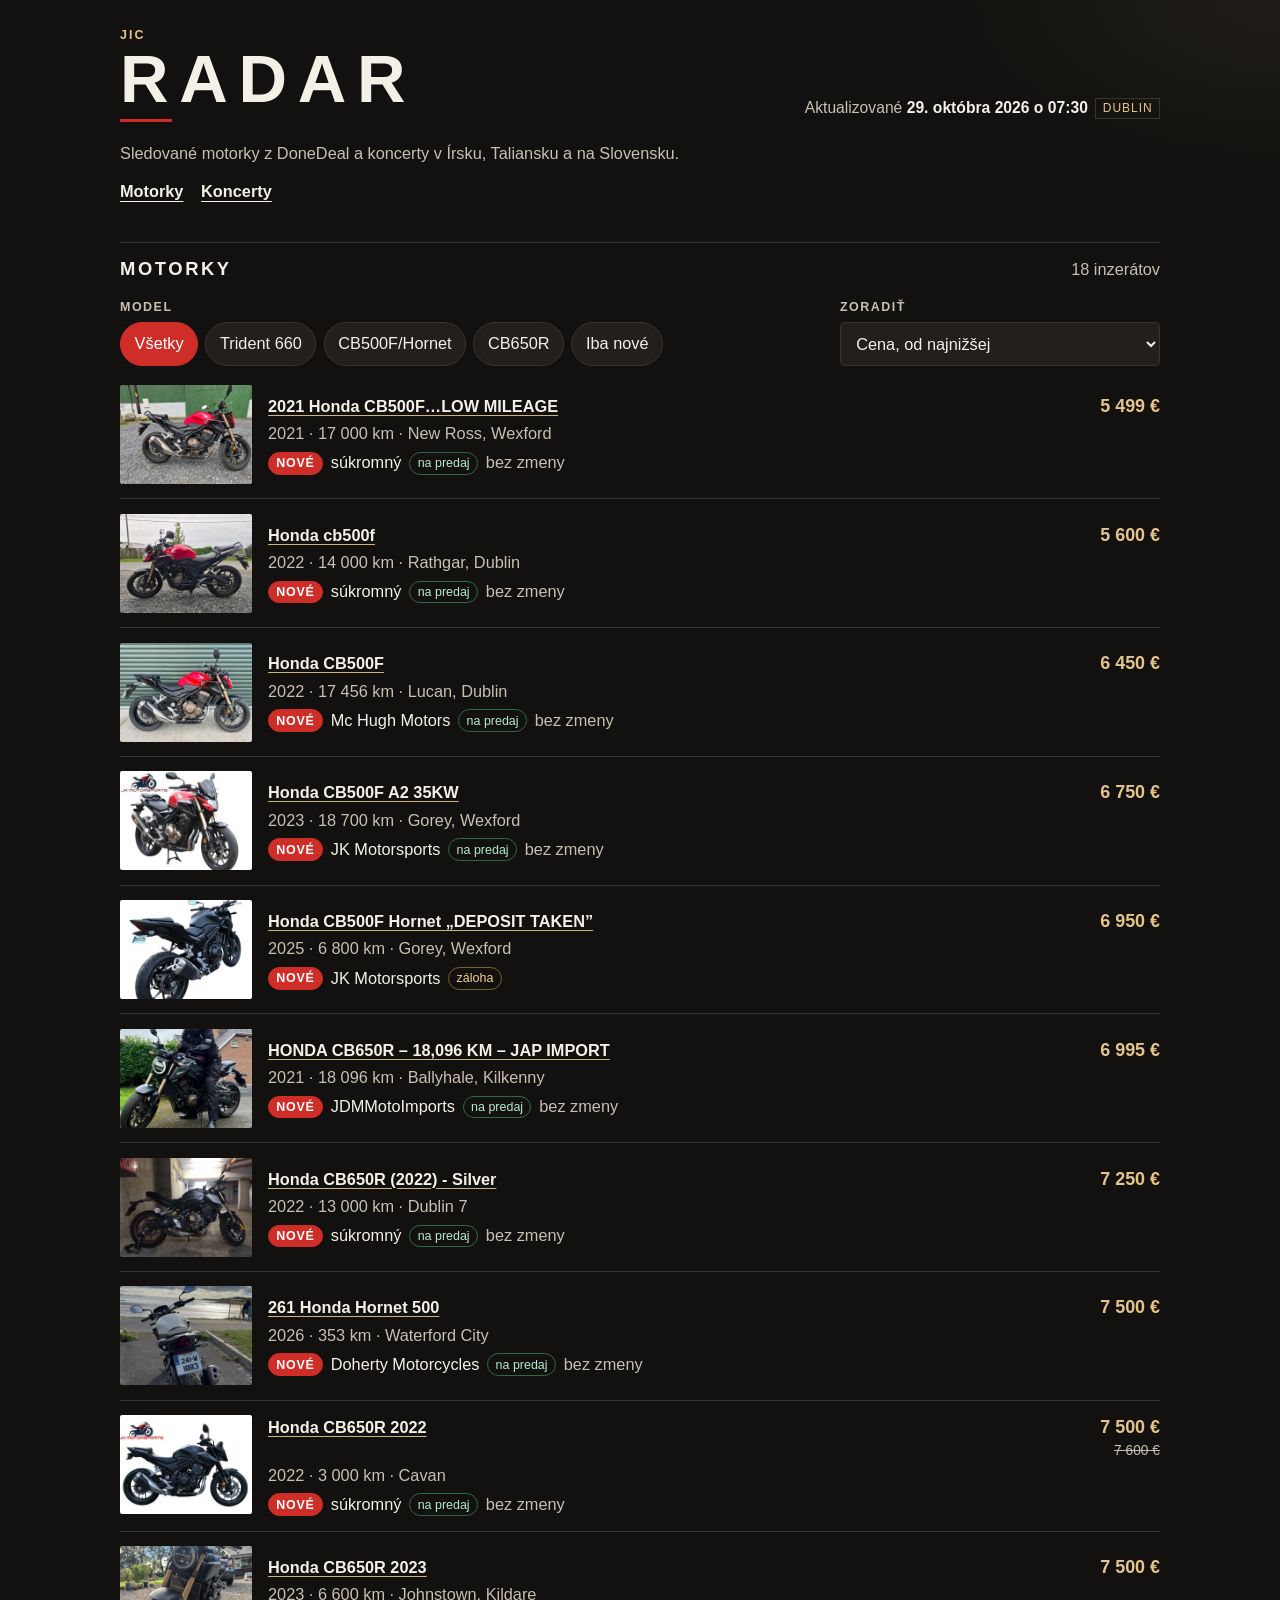
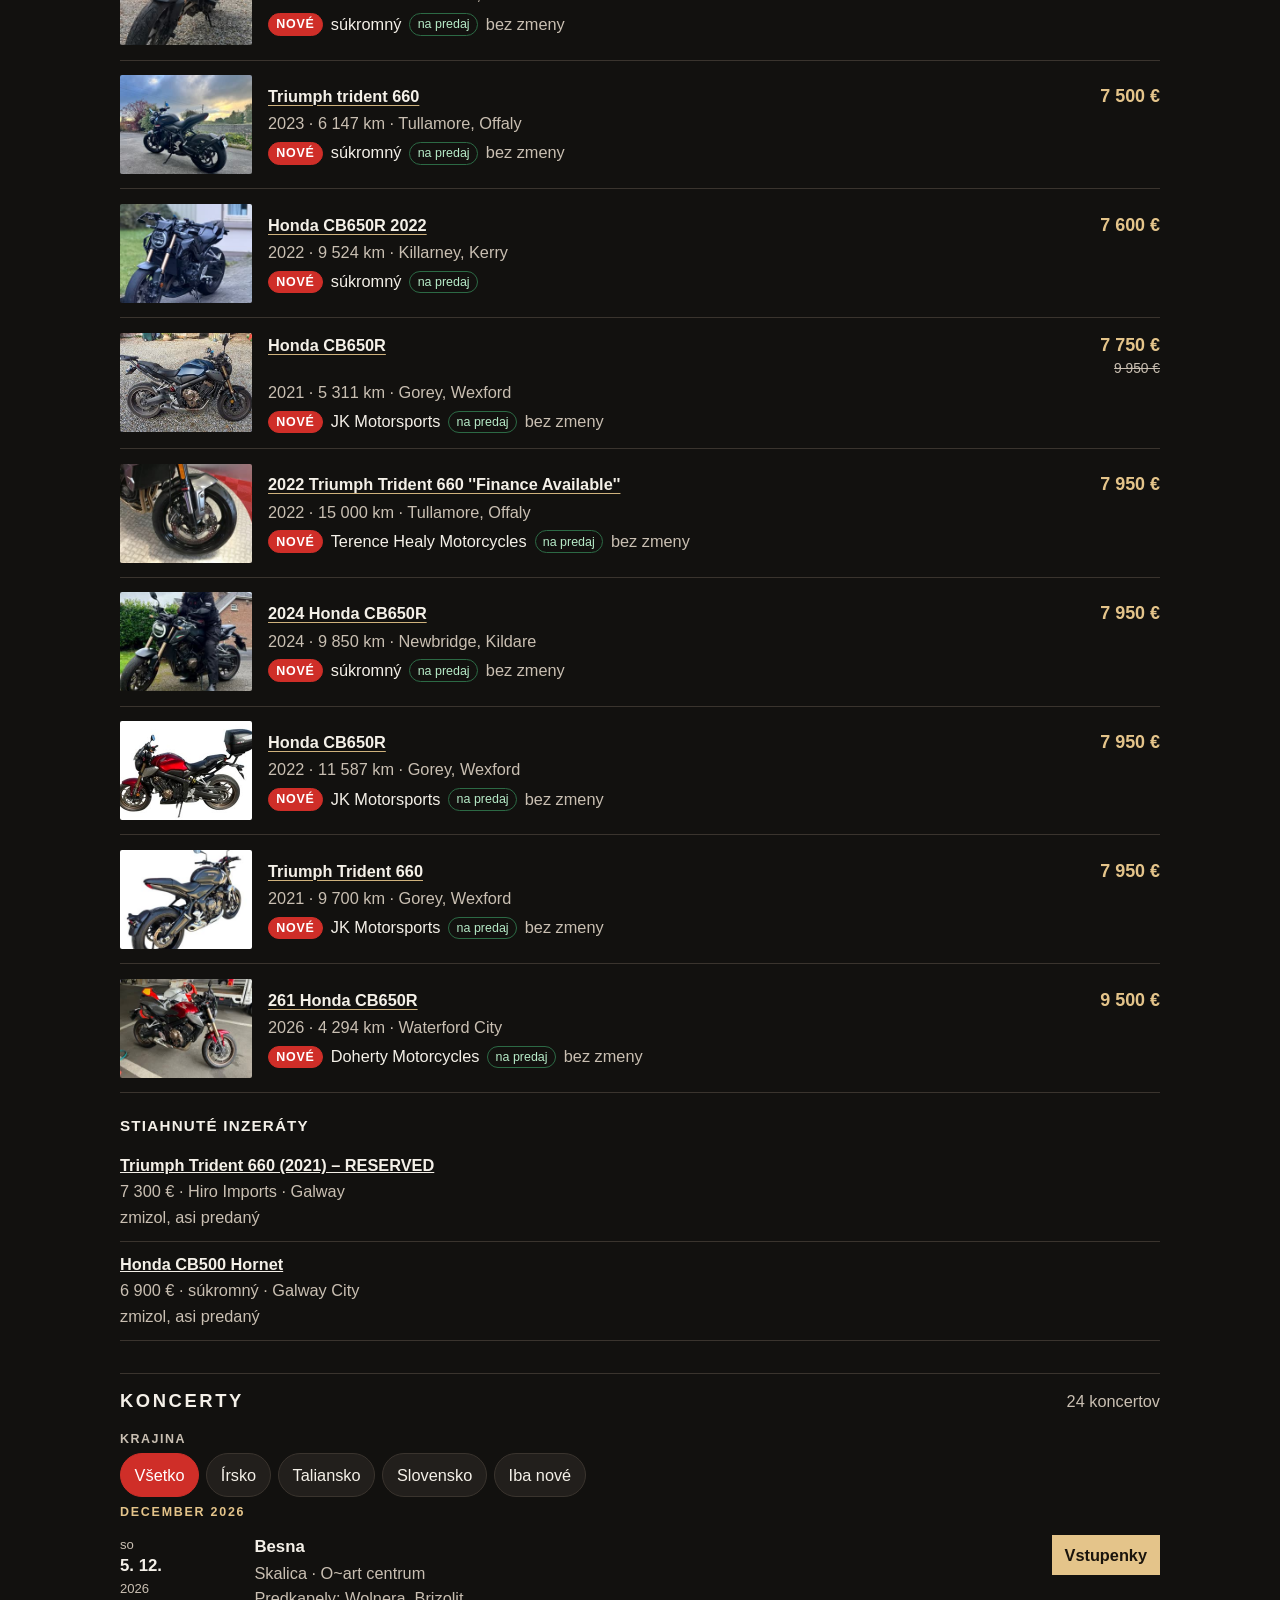
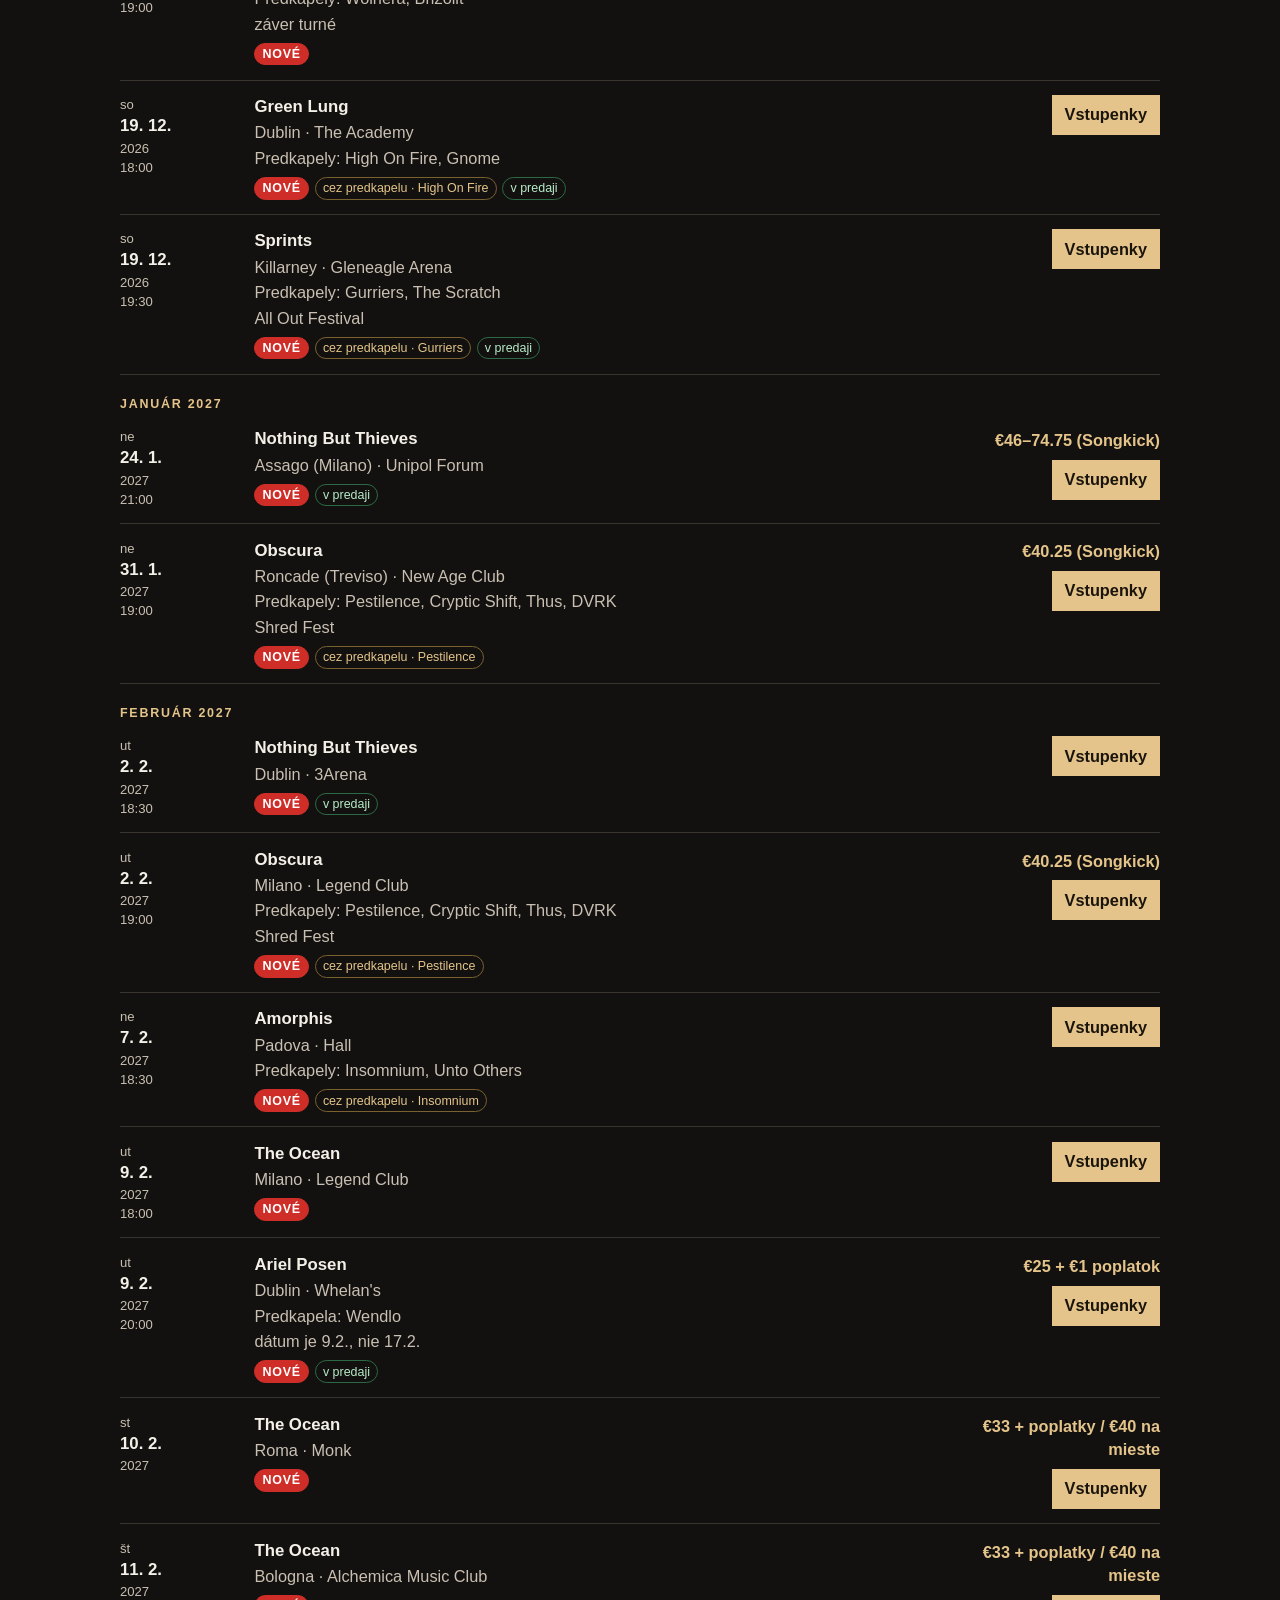
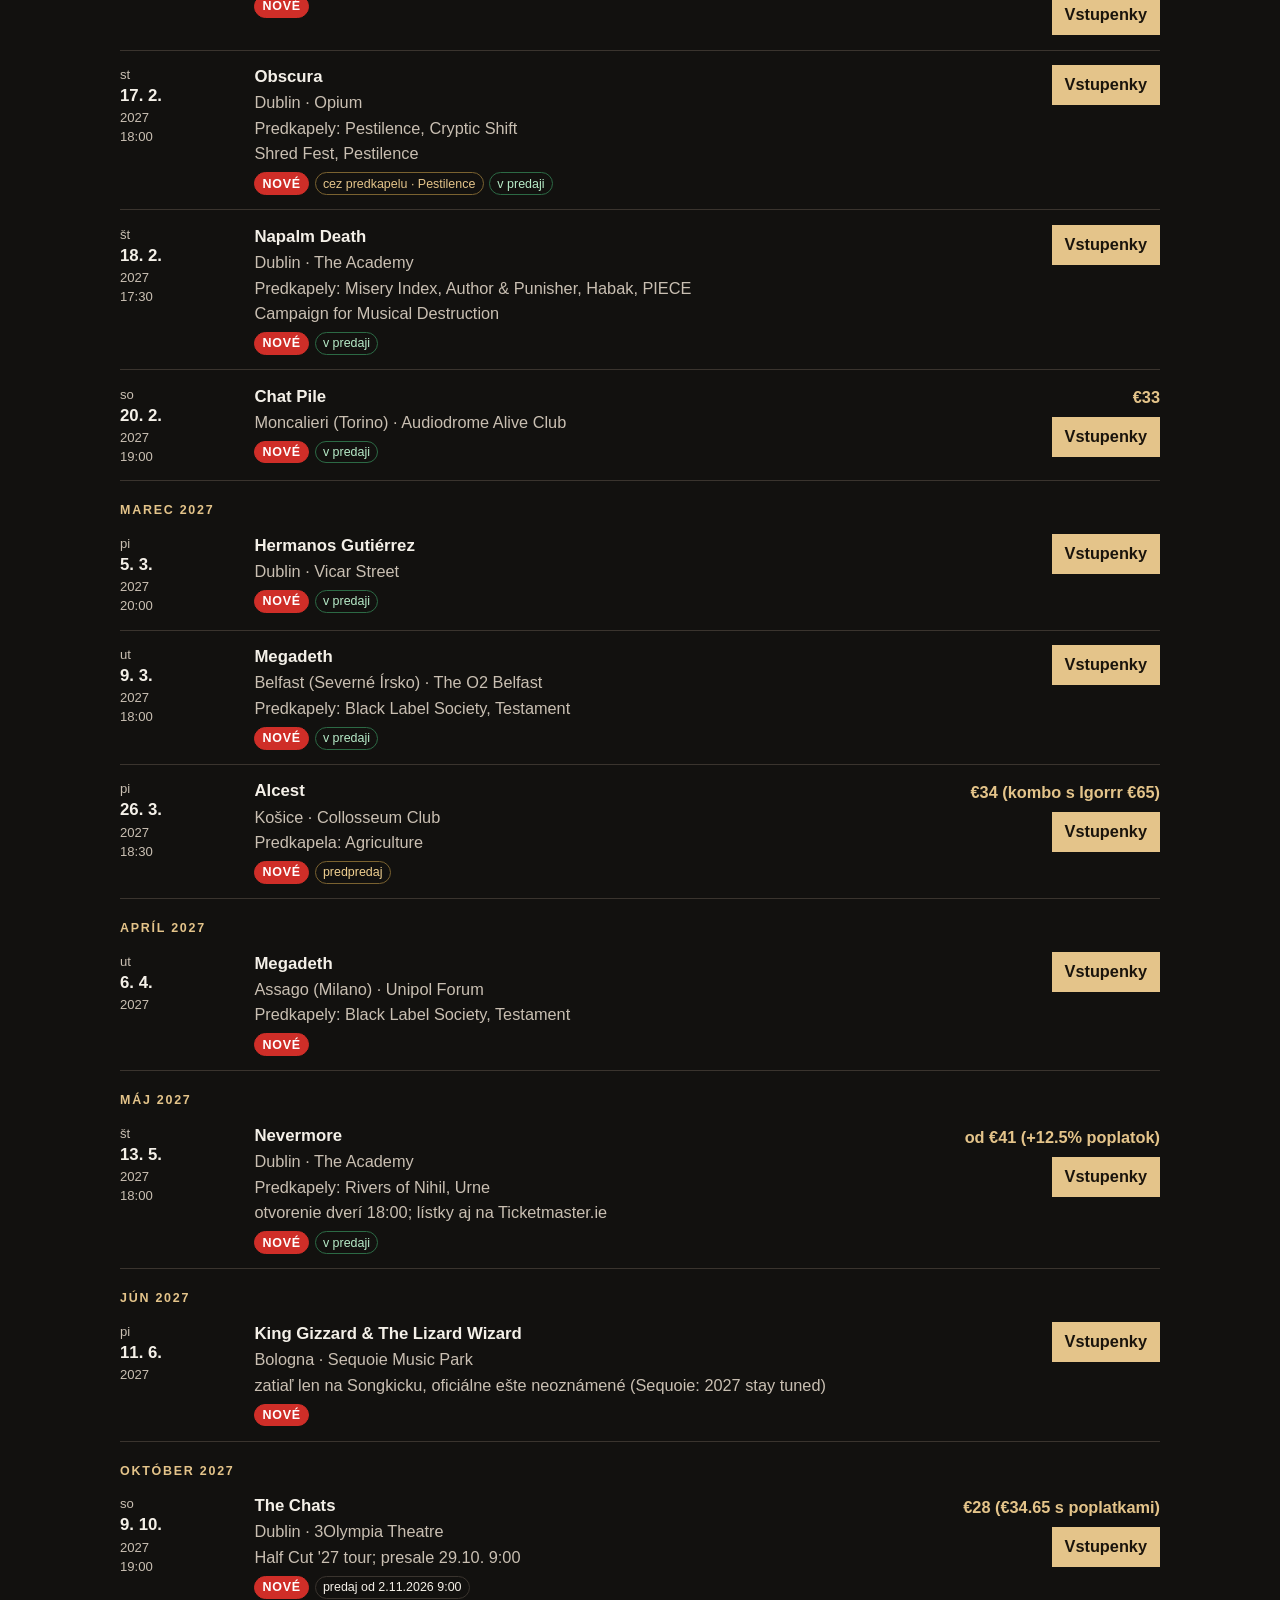
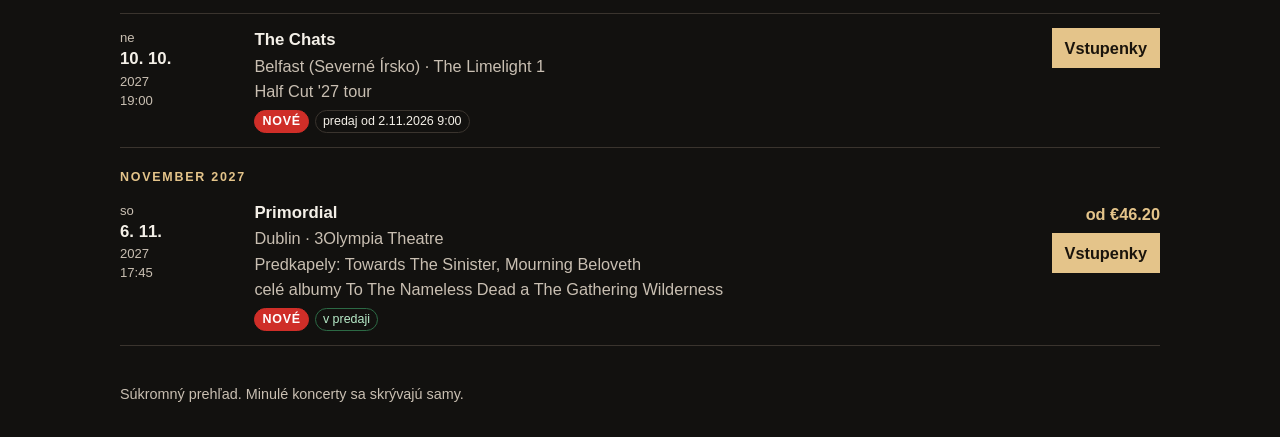
==== commit 497db8fe: "Mark listings from the last 7 days as NOVÉ. New bikes and concerts stay at the top of each list, and" ====
--- a/index.html
+++ b/index.html
@@ -36,11 +36,14 @@
       <div class="toolbar">
         <div class="control">
           <p class="control-label" id="model-label">Model</p>
-          <div class="filters" role="group" aria-labelledby="model-label">
-            <button type="button" class="chip" data-model="all" aria-pressed="true">Všetky</button>
-            <button type="button" class="chip" data-model="trident" aria-pressed="false">Trident 660</button>
-            <button type="button" class="chip" data-model="cb500" aria-pressed="false">CB500F/Hornet</button>
-            <button type="button" class="chip" data-model="cb650r" aria-pressed="false">CB650R</button>
+          <div class="filter-row">
+            <div class="filters" role="group" aria-labelledby="model-label">
+              <button type="button" class="chip" data-model="all" aria-pressed="true">Všetky</button>
+              <button type="button" class="chip" data-model="trident" aria-pressed="false">Trident 660</button>
+              <button type="button" class="chip" data-model="cb500" aria-pressed="false">CB500F/Hornet</button>
+              <button type="button" class="chip" data-model="cb650r" aria-pressed="false">CB650R</button>
+            </div>
+            <button type="button" class="chip" id="bike-only-new" aria-pressed="false">Iba nové</button>
           </div>
         </div>
         <label class="sort">
@@ -69,11 +72,14 @@
       <div class="toolbar">
         <div class="control">
           <p class="control-label" id="region-label">Krajina</p>
-          <div class="filters" role="group" aria-labelledby="region-label">
-            <button type="button" class="chip" data-region="all" aria-pressed="true">Všetko</button>
-            <button type="button" class="chip" data-region="IE" aria-pressed="false">Írsko</button>
-            <button type="button" class="chip" data-region="IT" aria-pressed="false">Taliansko</button>
-            <button type="button" class="chip" data-region="SK" aria-pressed="false">Slovensko</button>
+          <div class="filter-row">
+            <div class="filters" role="group" aria-labelledby="region-label">
+              <button type="button" class="chip" data-region="all" aria-pressed="true">Všetko</button>
+              <button type="button" class="chip" data-region="IE" aria-pressed="false">Írsko</button>
+              <button type="button" class="chip" data-region="IT" aria-pressed="false">Taliansko</button>
+              <button type="button" class="chip" data-region="SK" aria-pressed="false">Slovensko</button>
+            </div>
+            <button type="button" class="chip" id="gig-only-new" aria-pressed="false">Iba nové</button>
           </div>
         </div>
       </div>
--- a/css/style.css
+++ b/css/style.css
@@ -175,9 +175,11 @@
   text-transform: uppercase;
 }
 
+.filter-row,
 .filters {
   display: flex;
   flex-wrap: wrap;
+  align-items: center;
   gap: 0.45rem;
 }
 
@@ -338,6 +340,14 @@
   border-radius: 999px;
   font-size: 0.78rem;
   line-height: 1.45;
+}
+
+.badge-new {
+  border-color: var(--accent);
+  background: var(--accent);
+  color: #fff;
+  font-weight: 750;
+  letter-spacing: 0.06em;
 }
 
 .badge-sale {
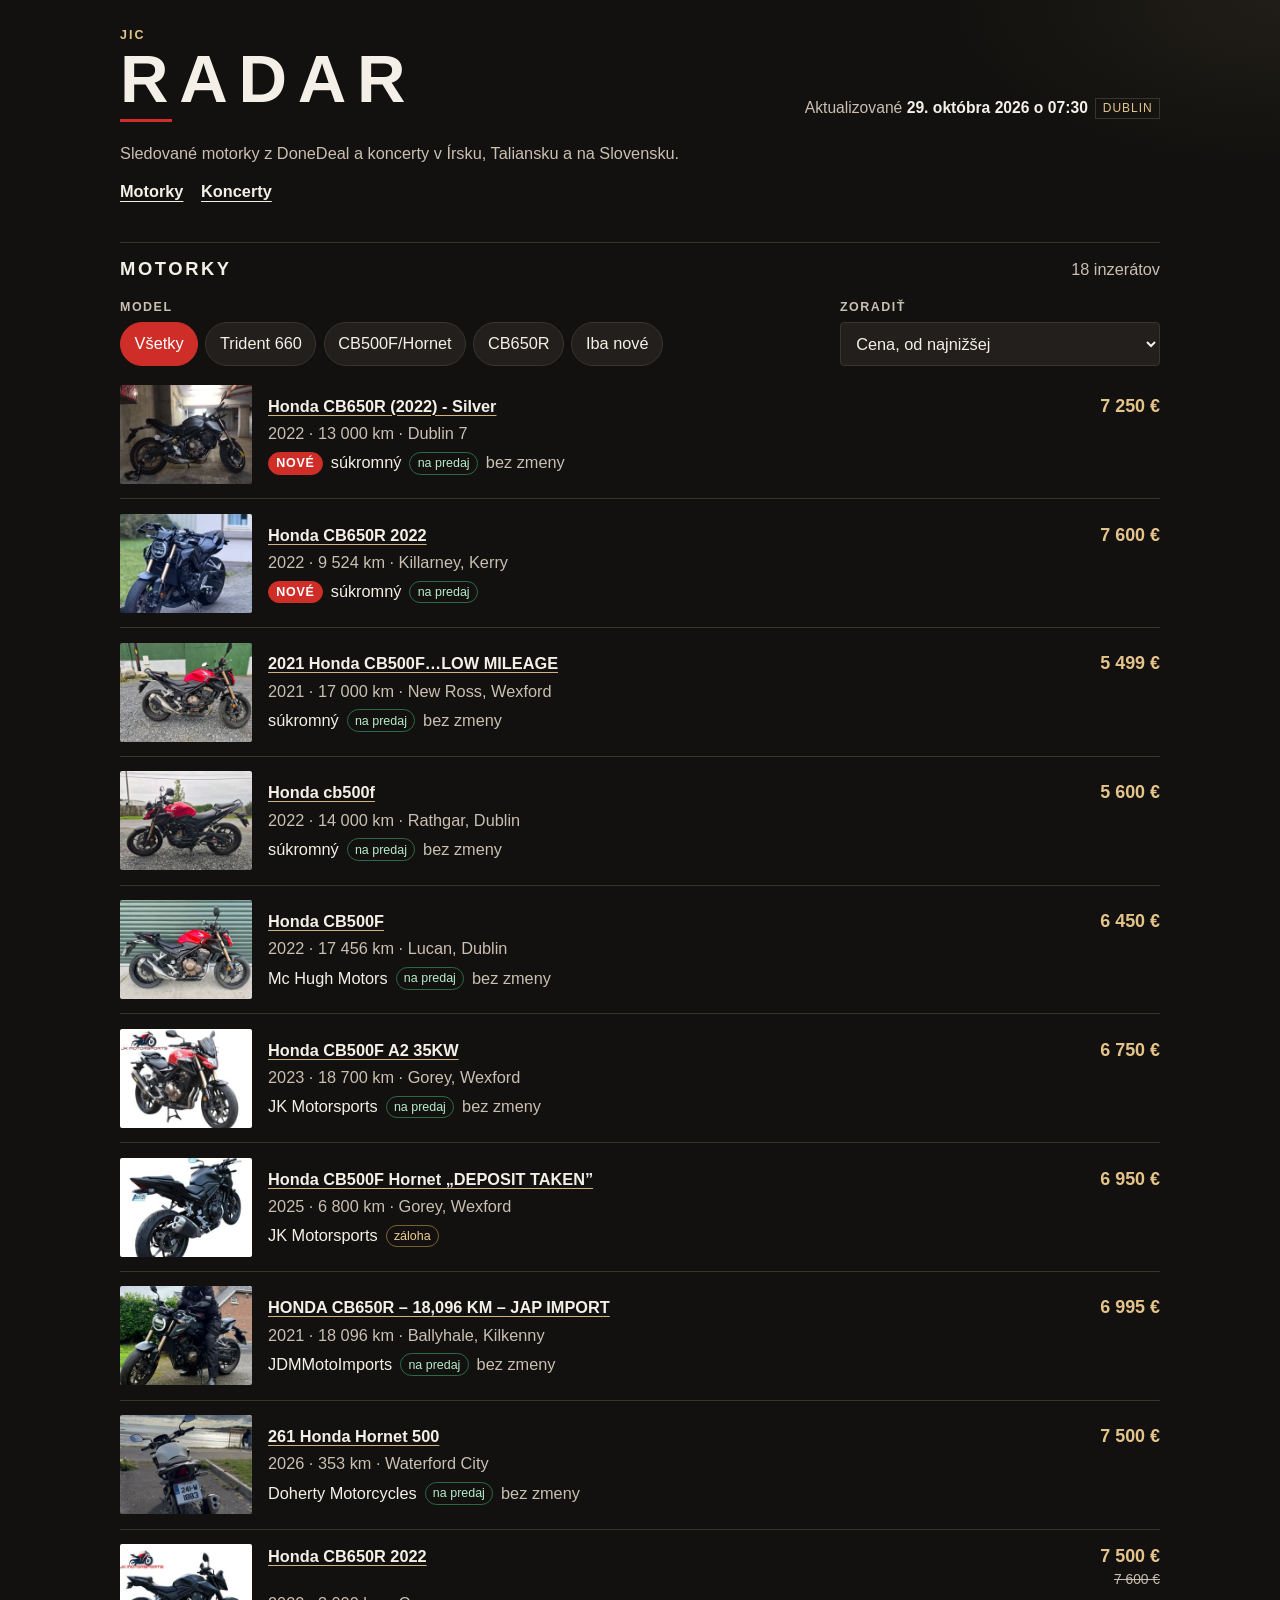
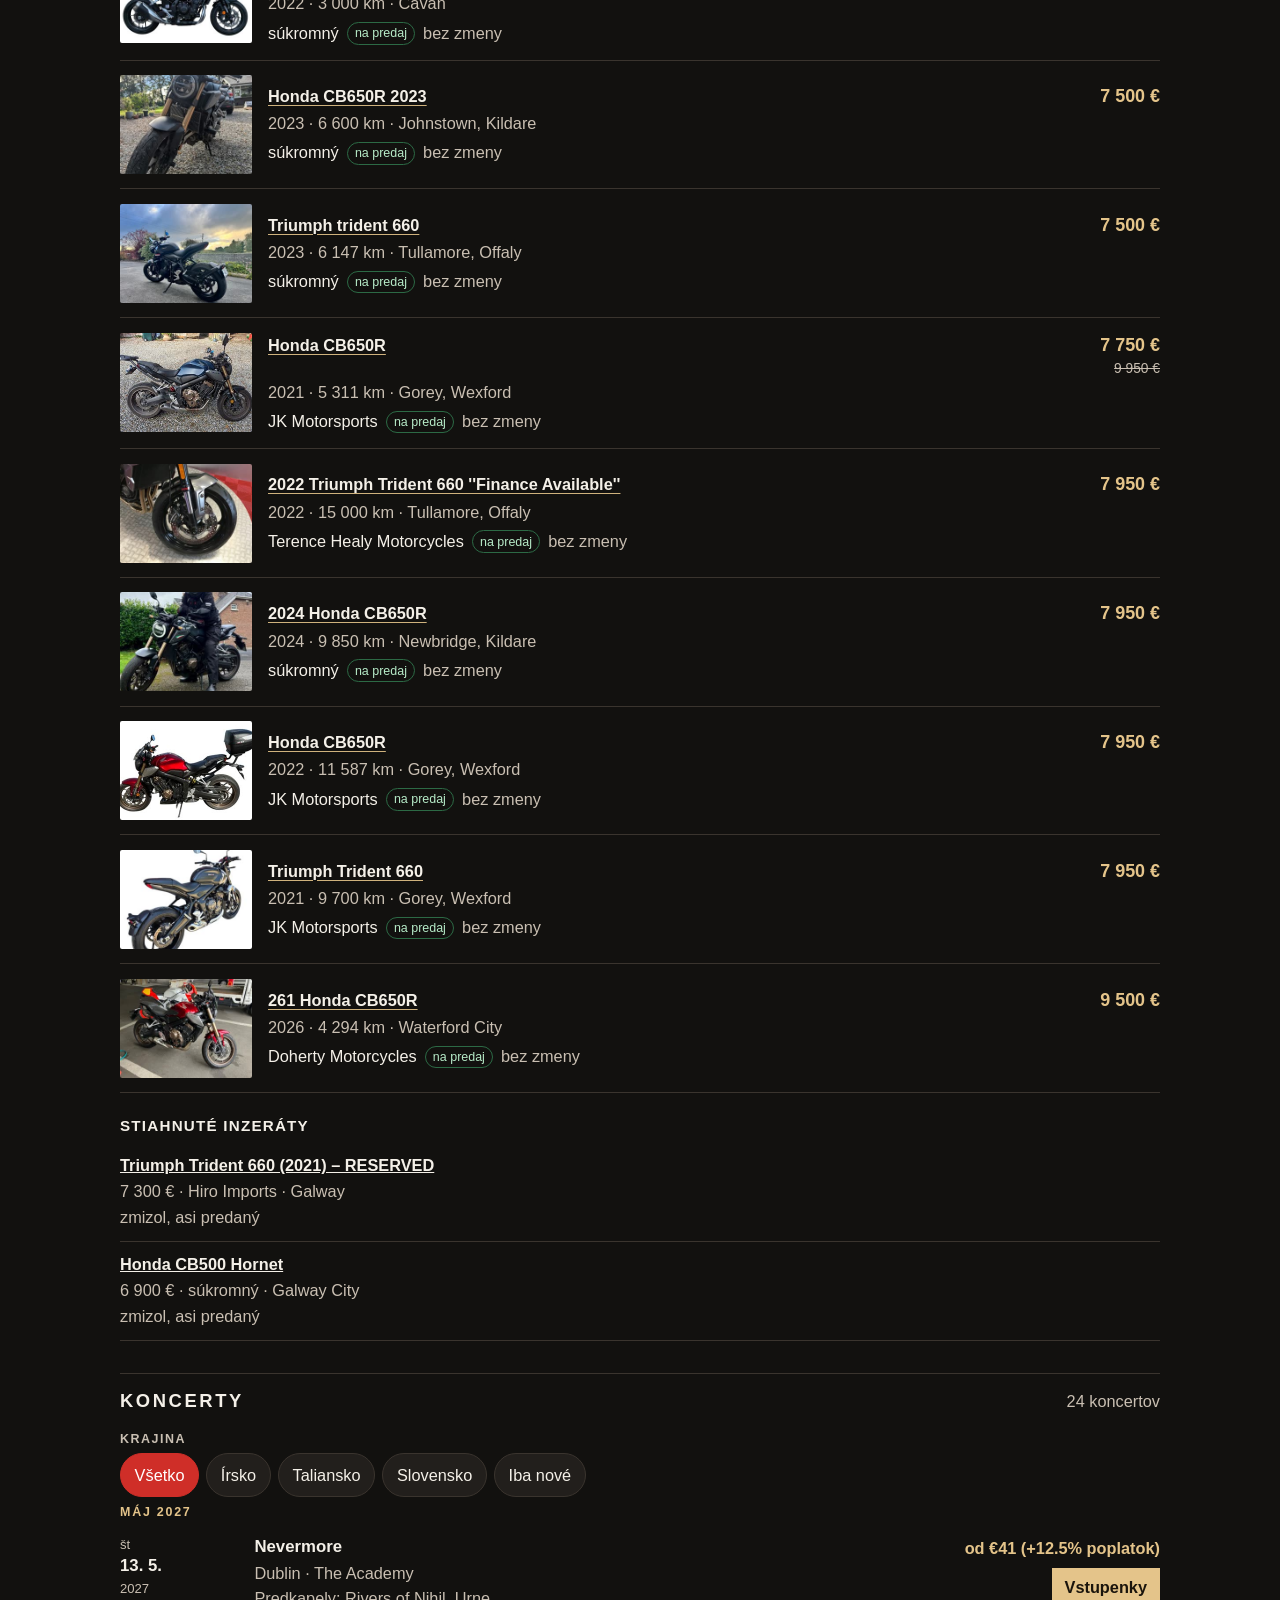
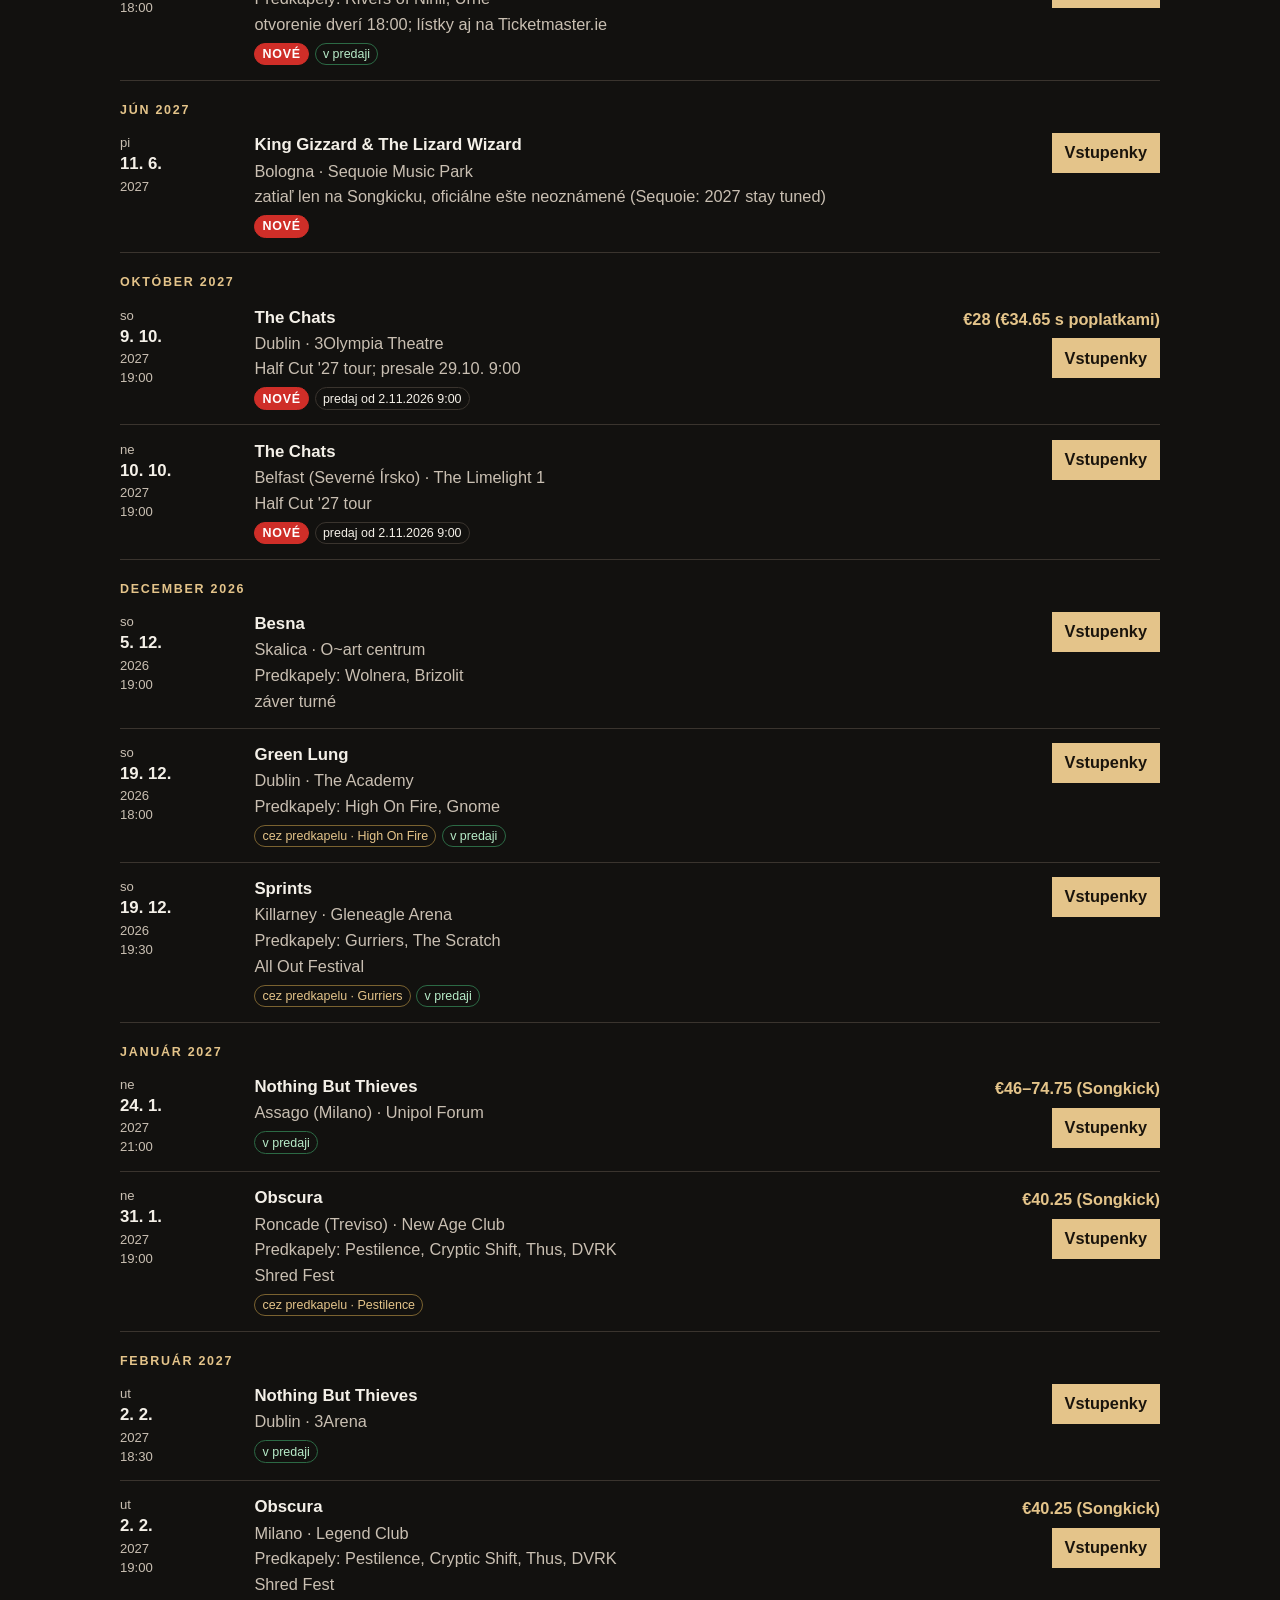
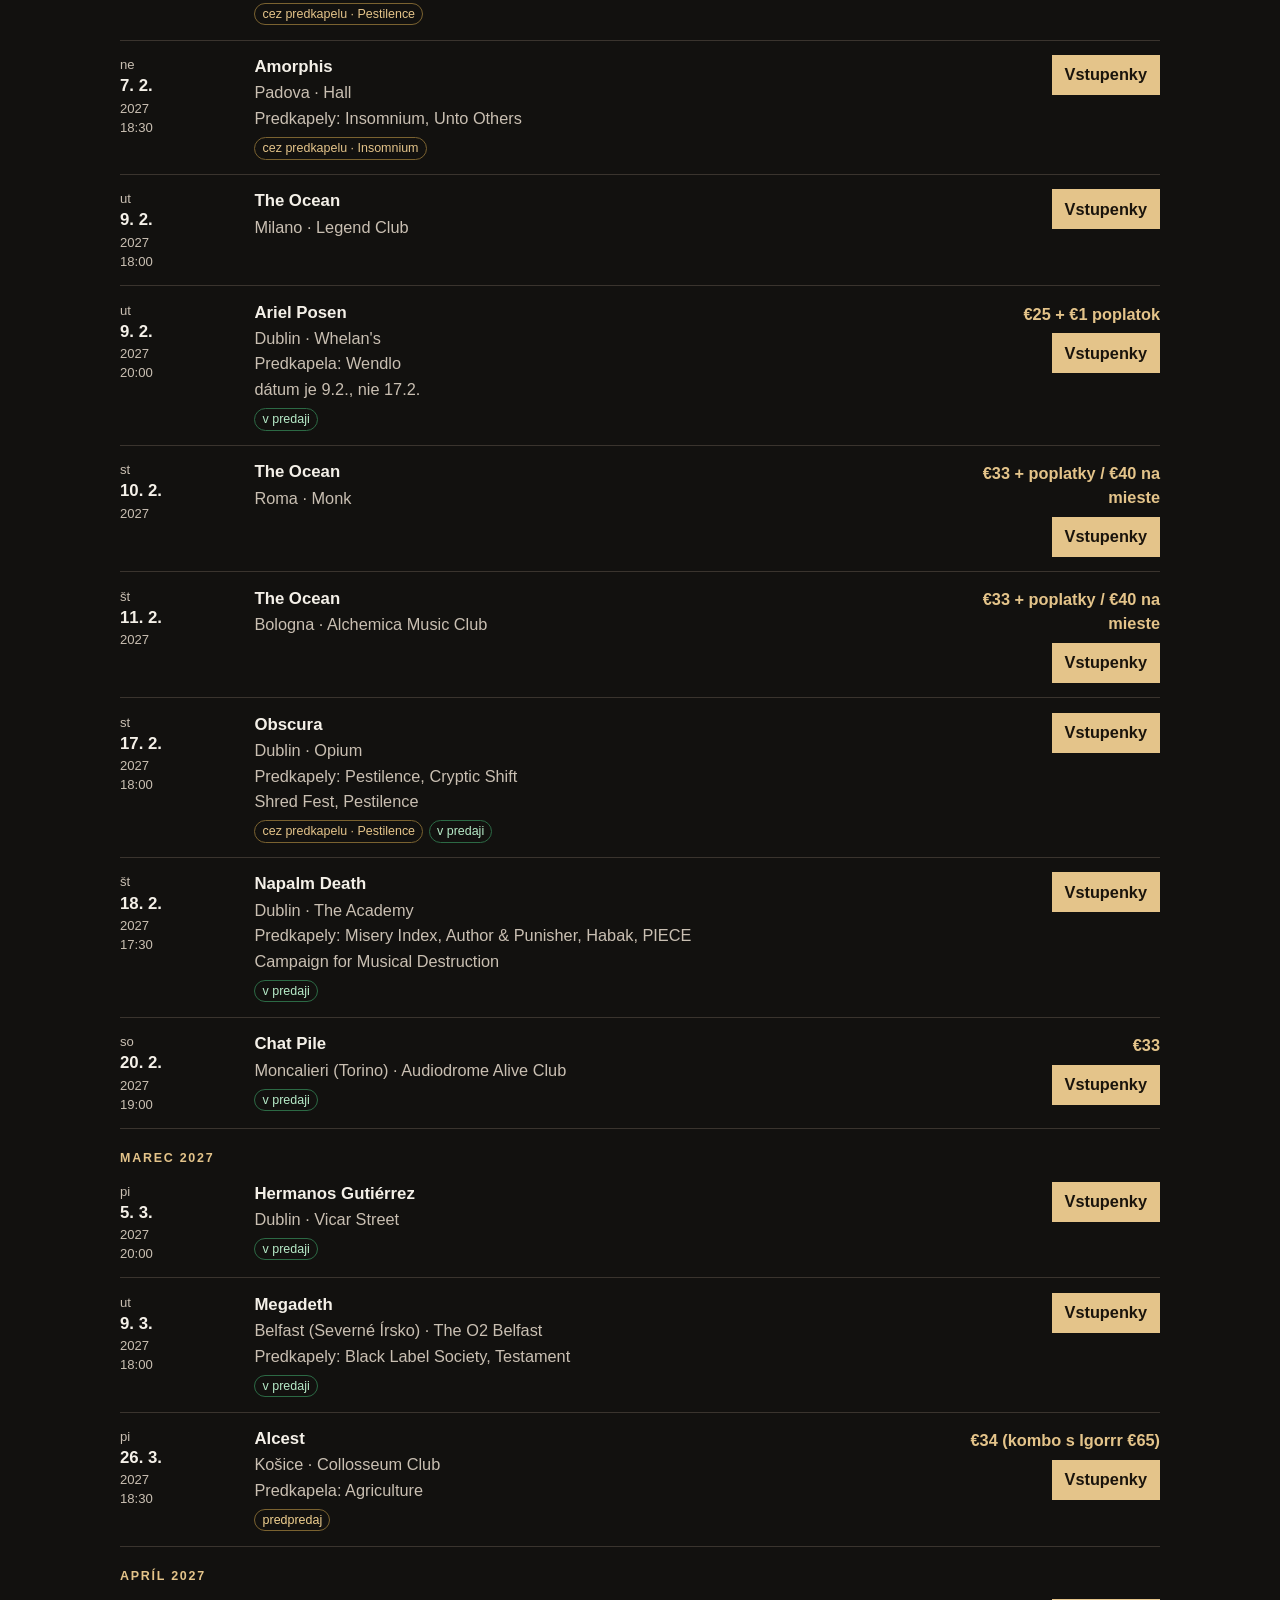
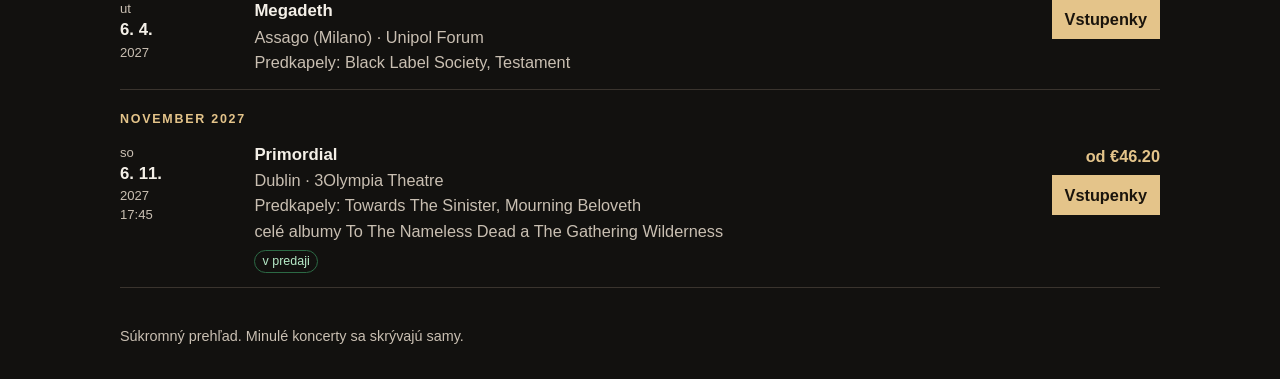
==== commit e45089d8: "Treat the tracking start date as the baseline, not as new. Items first seen on or before tracking_st" ====
--- a/index.html
+++ b/index.html
@@ -8,7 +8,7 @@
   <title>Radar</title>
   <meta name="description" content="Sledované motorky z DoneDeal a koncerty v Írsku, Taliansku a na Slovensku.">
   <link rel="icon" href="favicon.svg" type="image/svg+xml">
-  <link rel="stylesheet" href="css/style.css">
+  <link rel="stylesheet" href="css/style.css?v=20261029c">
 </head>
 <body>
   <header class="site-header">
@@ -99,6 +99,6 @@
   <noscript>
     <p class="noscript">Radar potrebuje JavaScript, aby načítal dáta.</p>
   </noscript>
-  <script src="js/app.js"></script>
+  <script src="js/app.js?v=20261029c"></script>
 </body>
 </html>
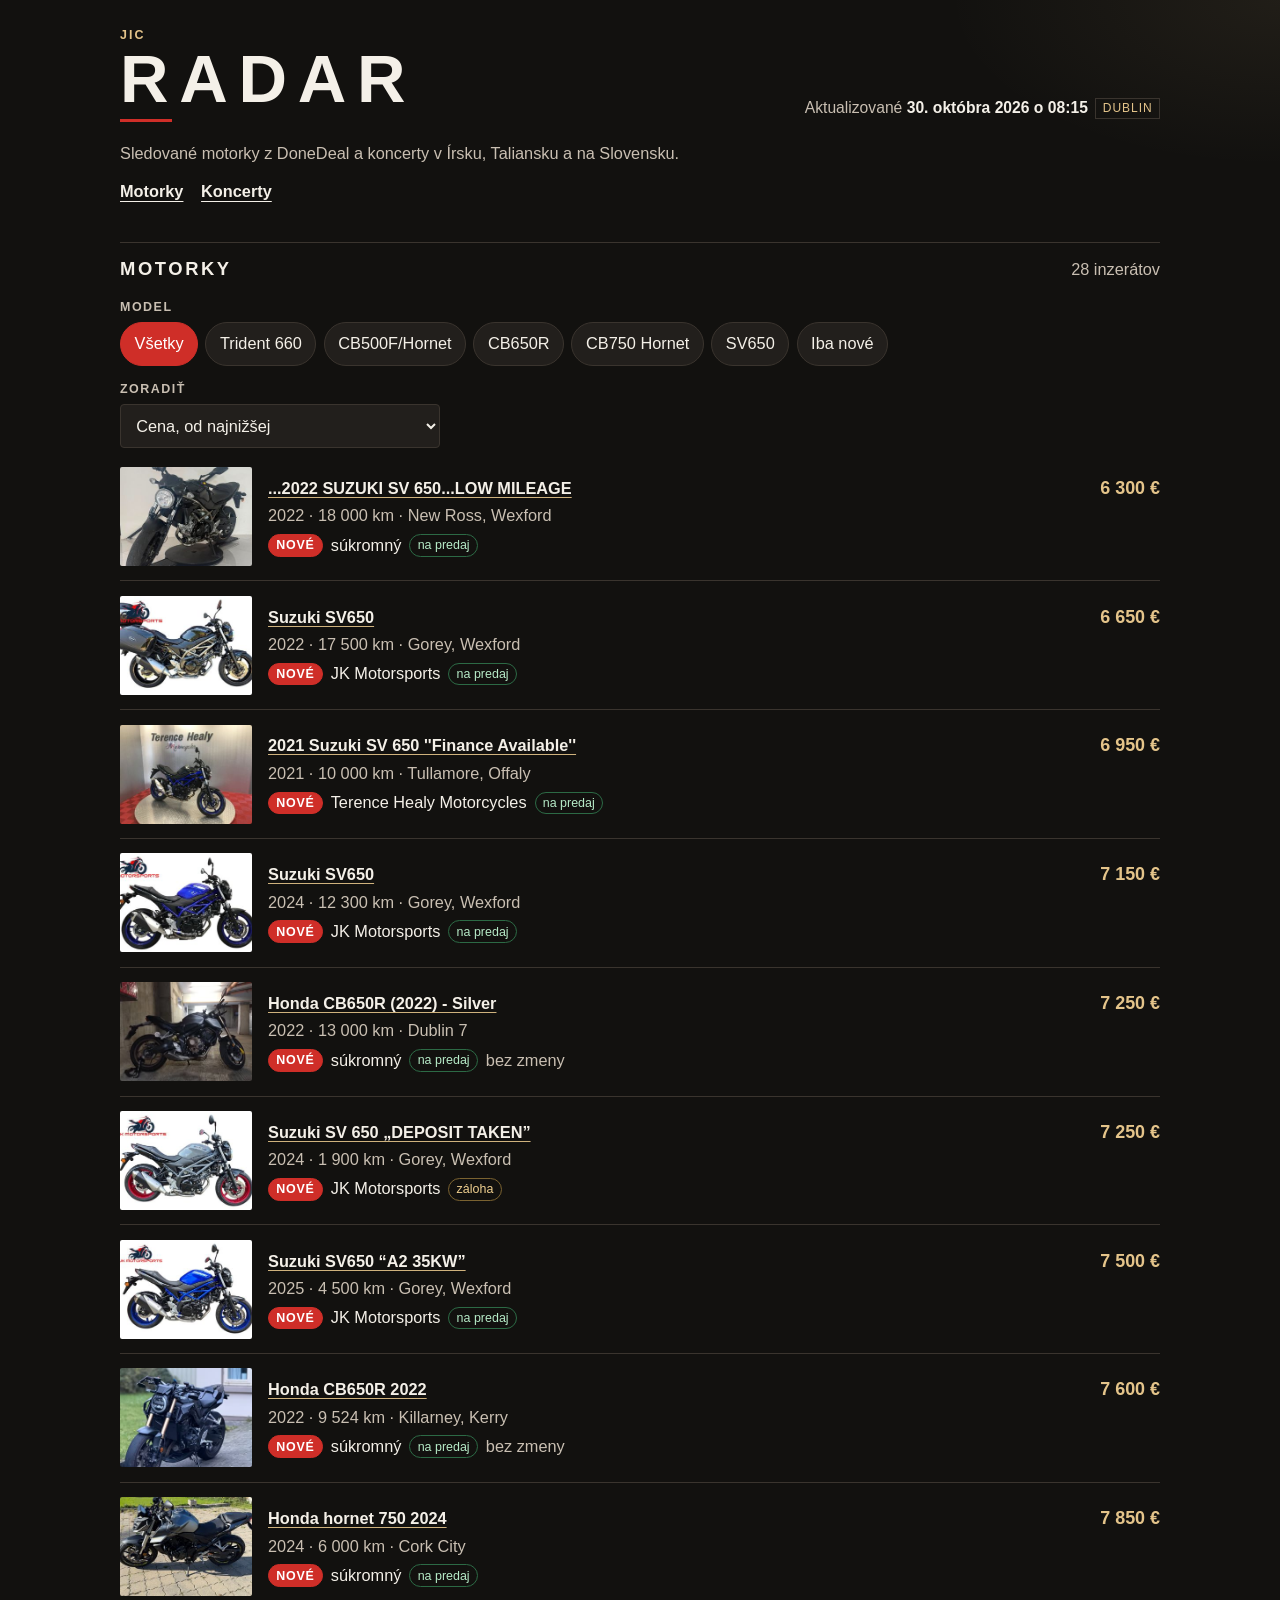
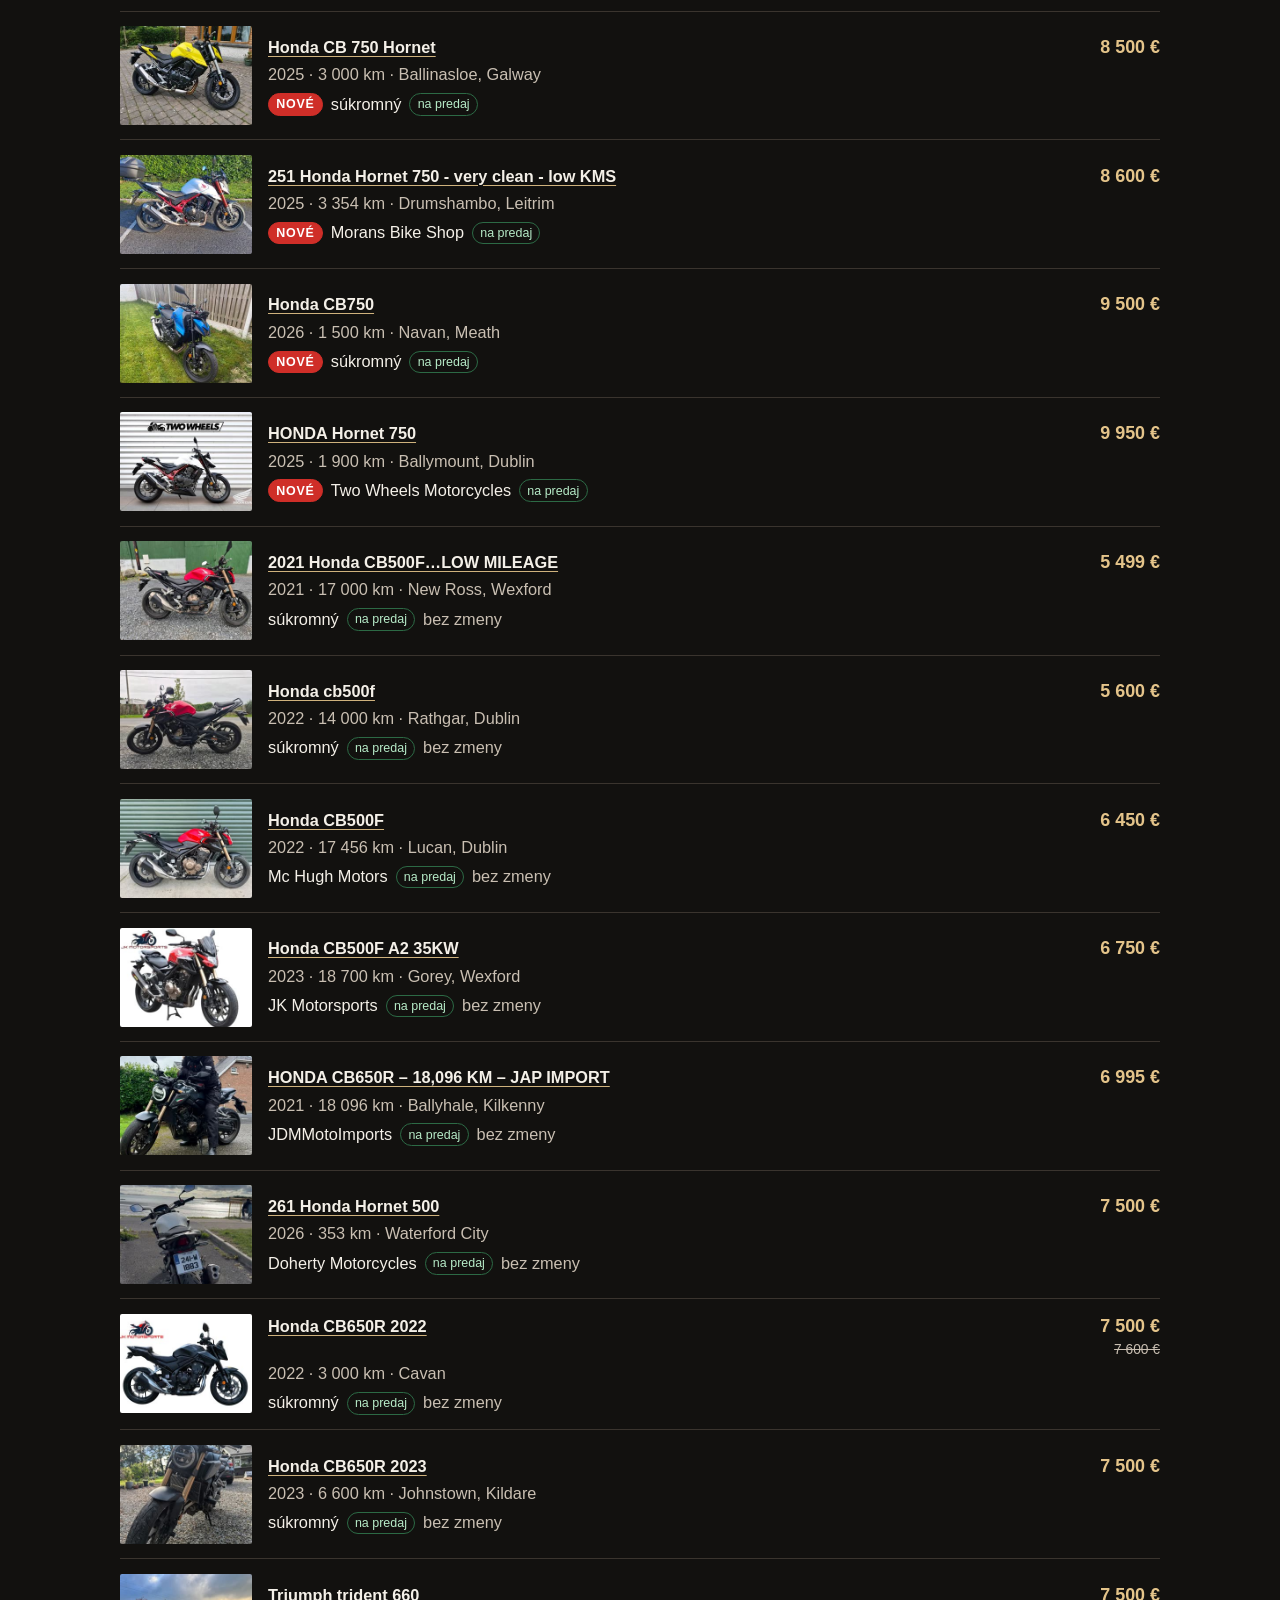
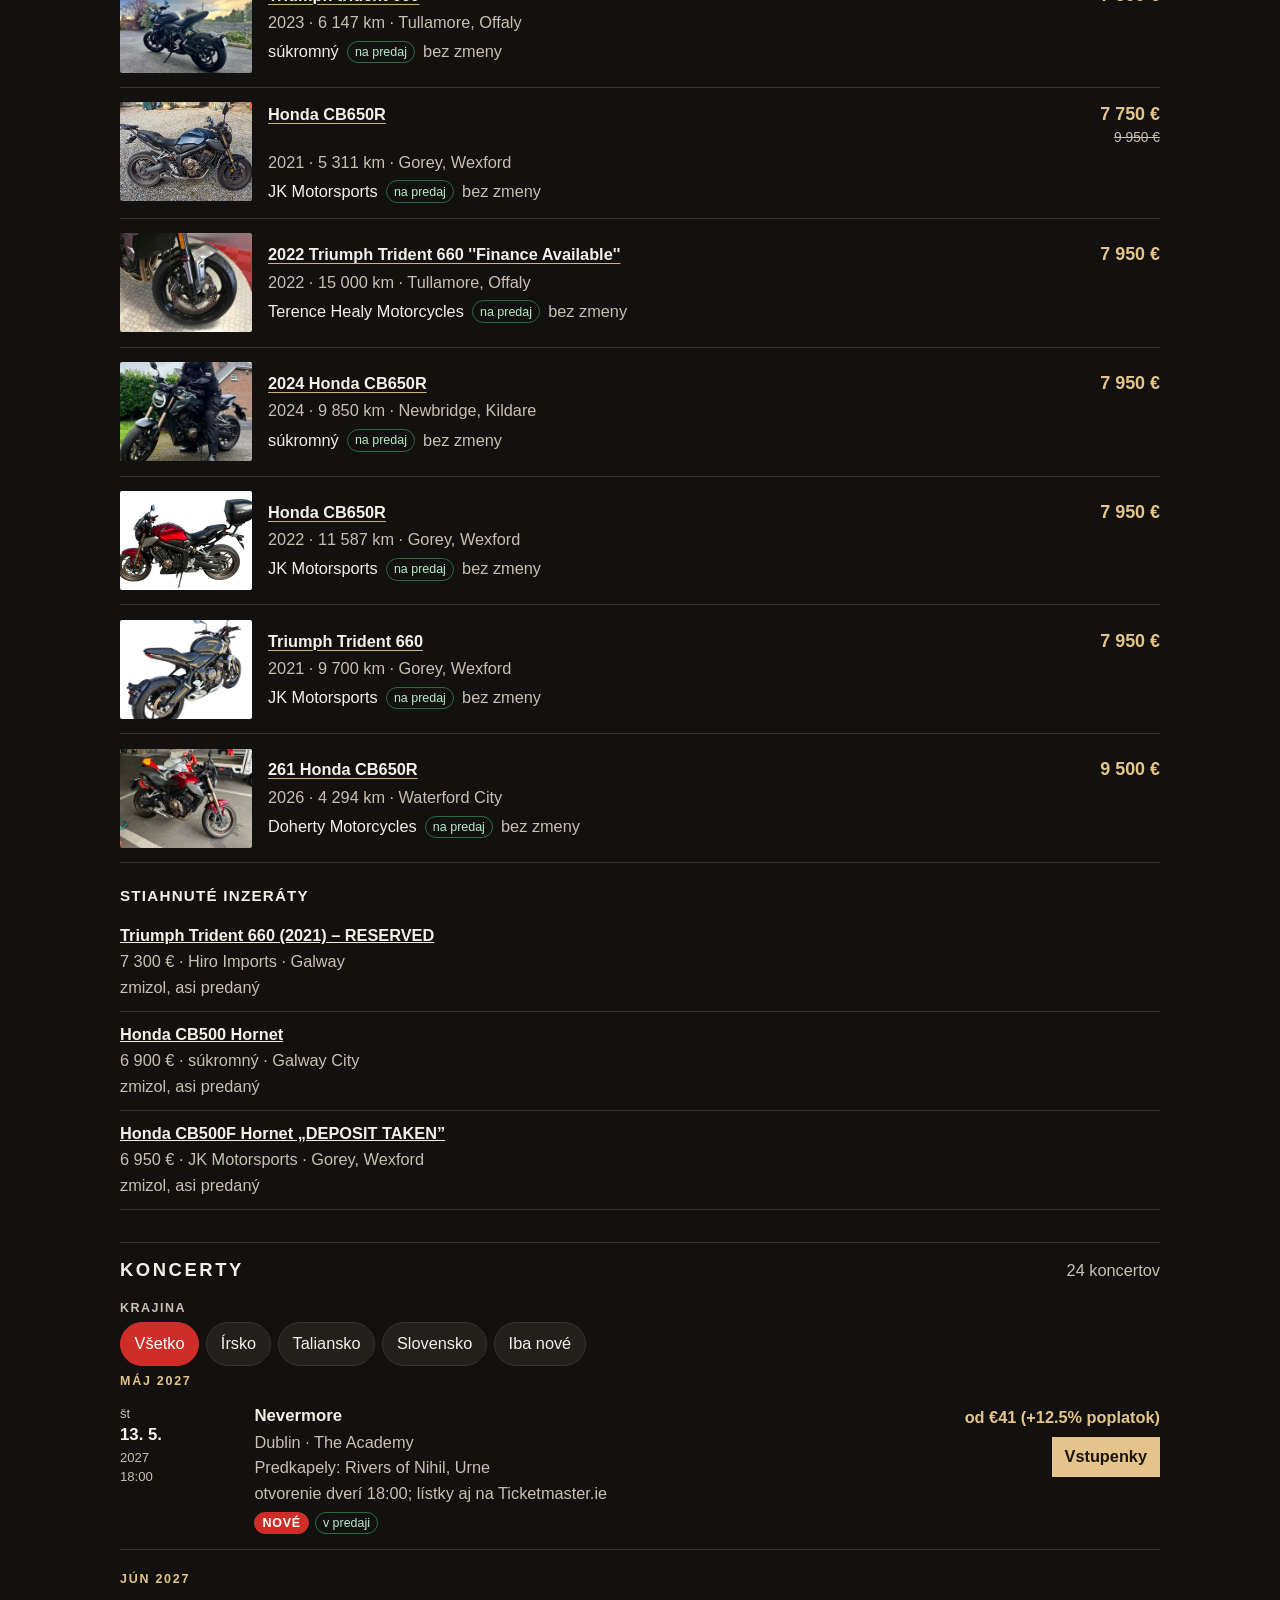
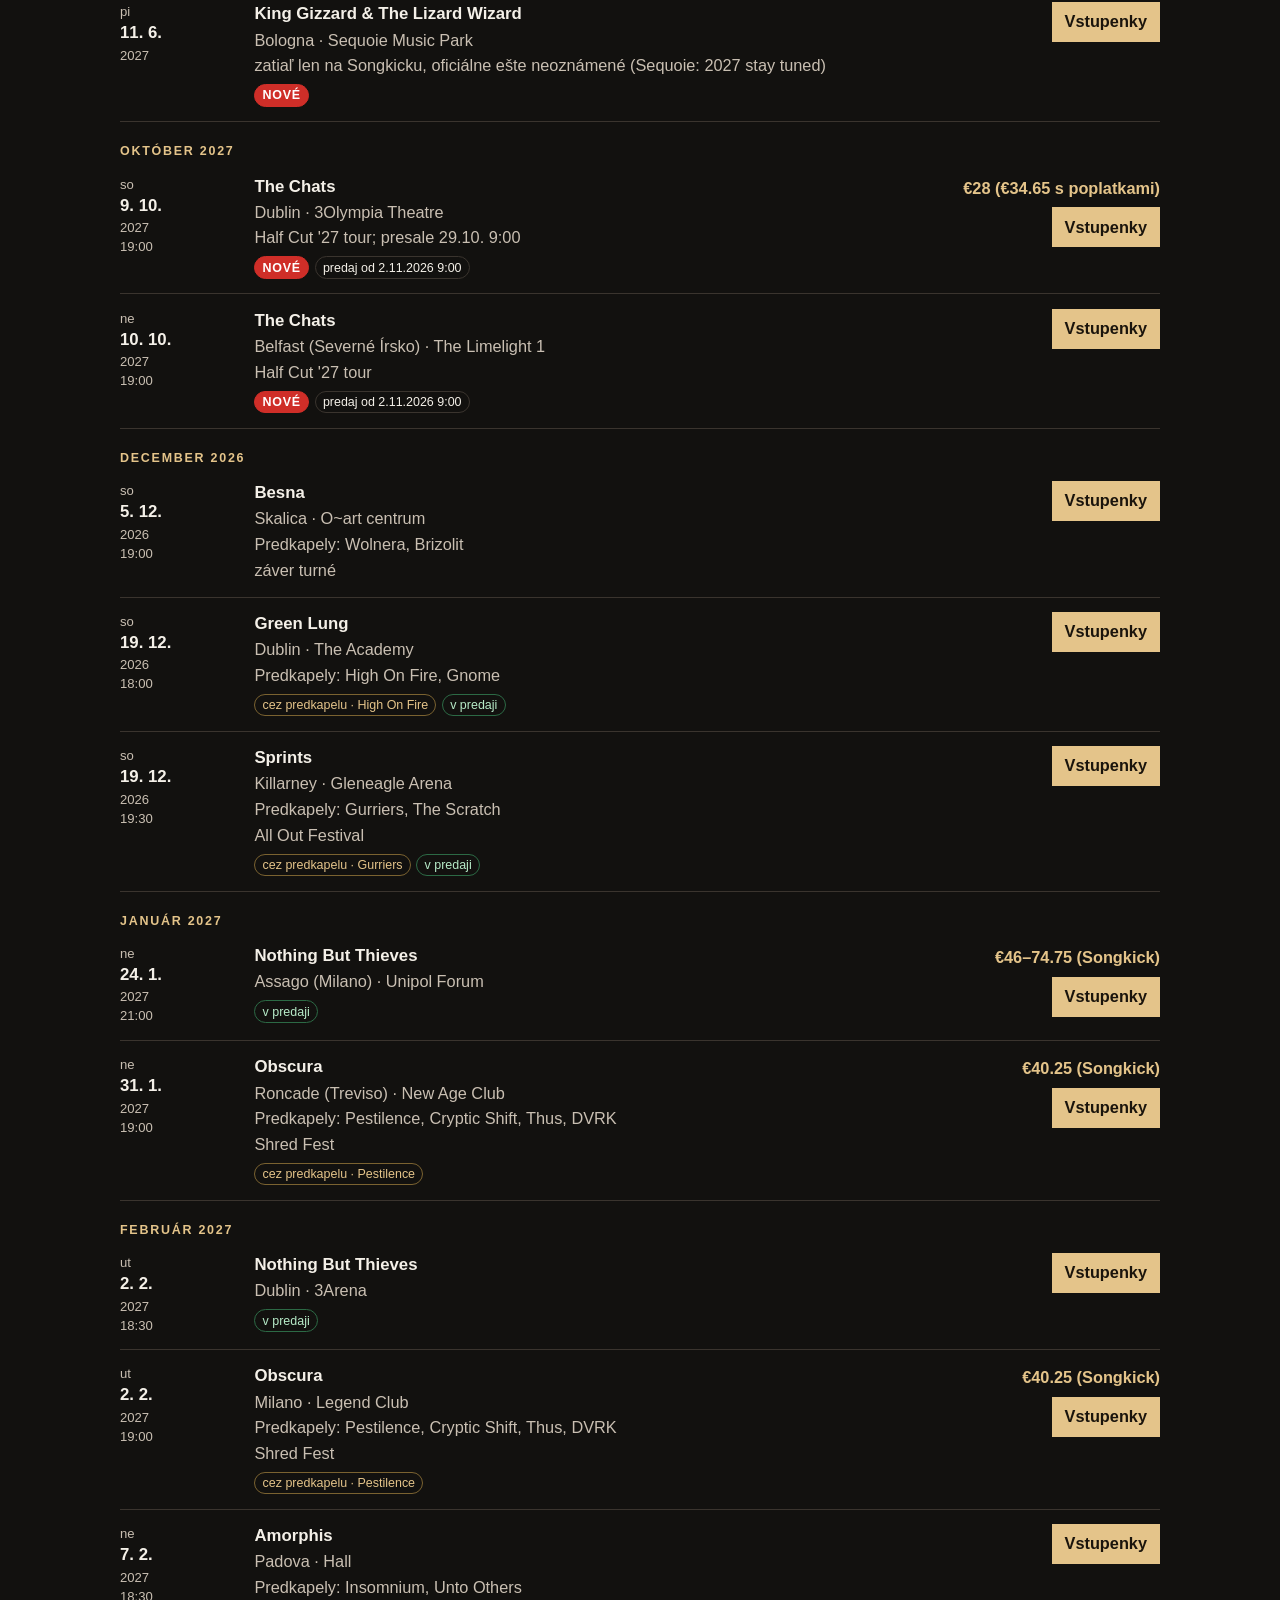
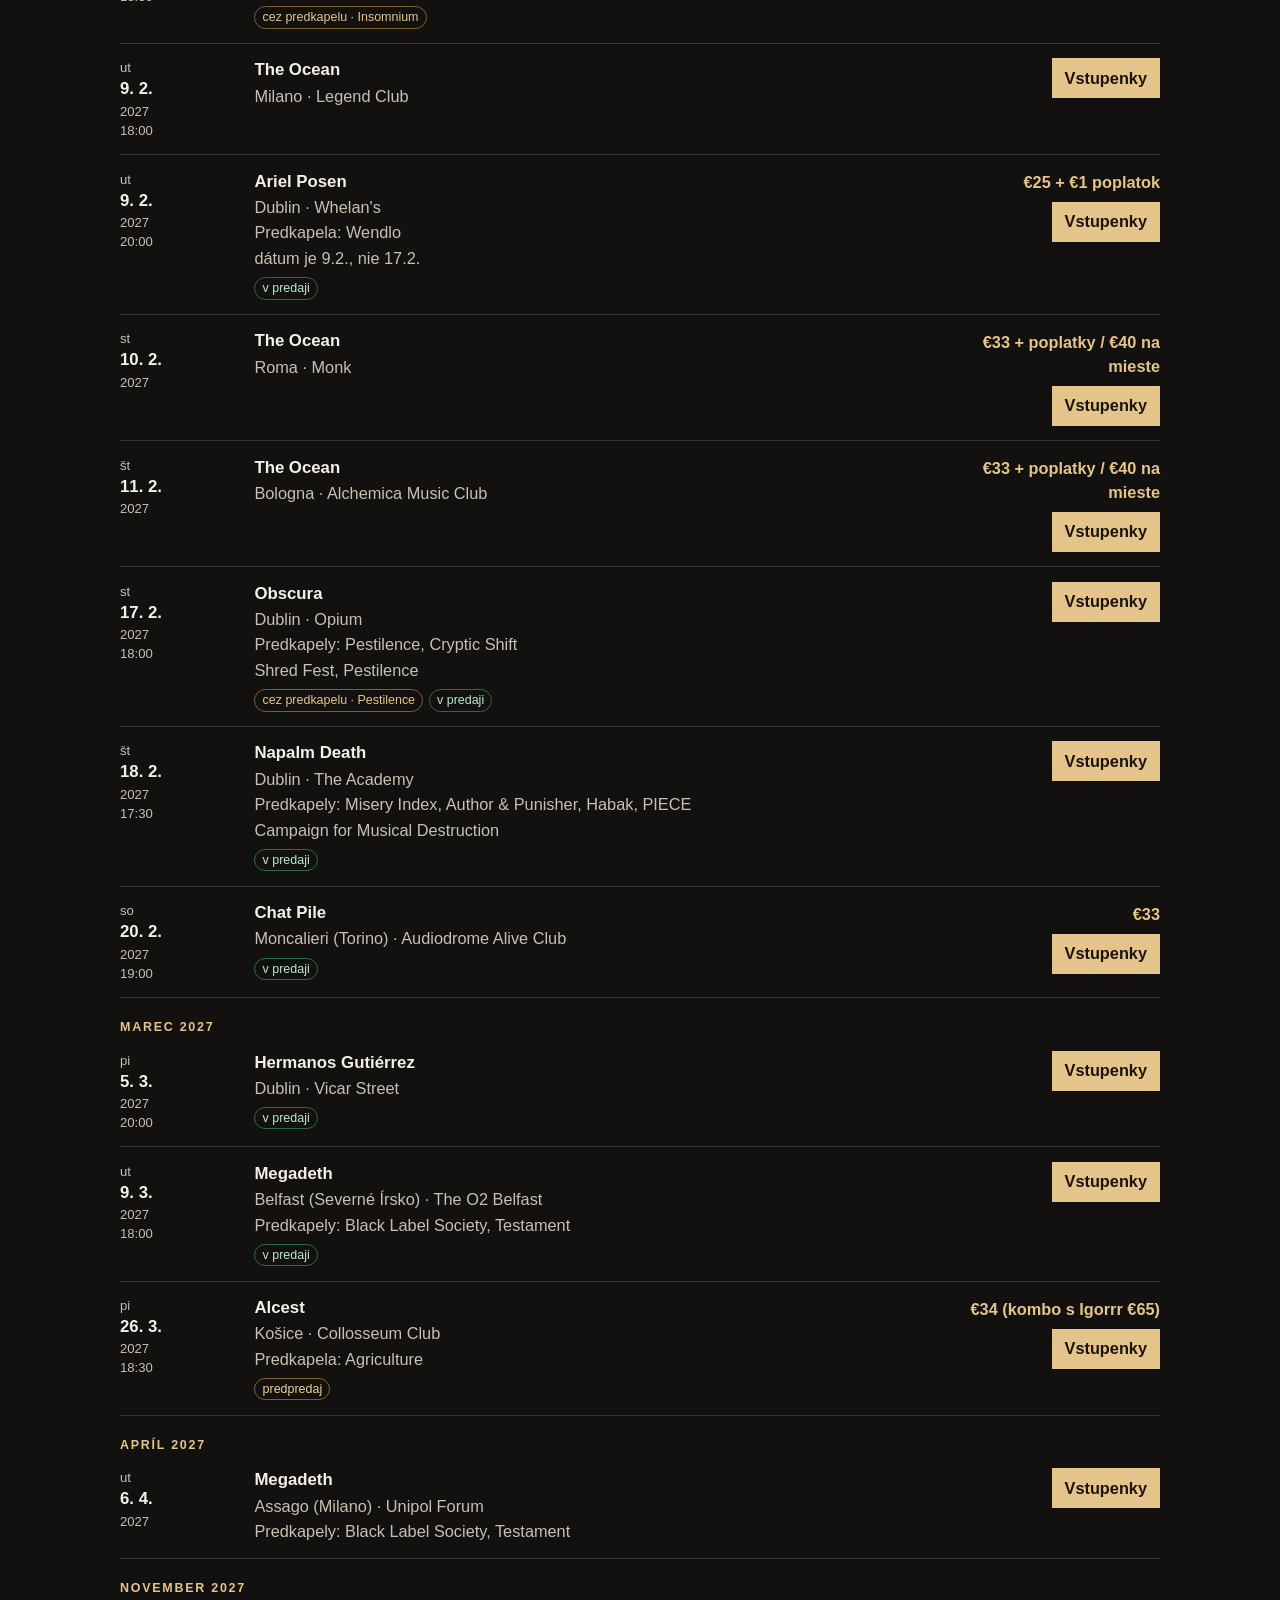
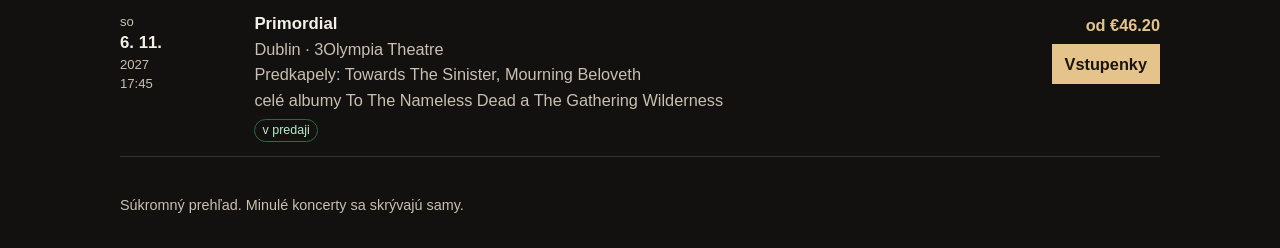
==== commit 08609577: "Radar: add CB750 Hornet and SV650 Co-authored-by: jicarosni <jicarosni@users.noreply.github.com>" ====
--- a/index.html
+++ b/index.html
@@ -42,6 +42,8 @@
               <button type="button" class="chip" data-model="trident" aria-pressed="false">Trident 660</button>
               <button type="button" class="chip" data-model="cb500" aria-pressed="false">CB500F/Hornet</button>
               <button type="button" class="chip" data-model="cb650r" aria-pressed="false">CB650R</button>
+              <button type="button" class="chip" data-model="cb750" aria-pressed="false">CB750 Hornet</button>
+              <button type="button" class="chip" data-model="sv650" aria-pressed="false">SV650</button>
             </div>
             <button type="button" class="chip" id="bike-only-new" aria-pressed="false">Iba nové</button>
           </div>
